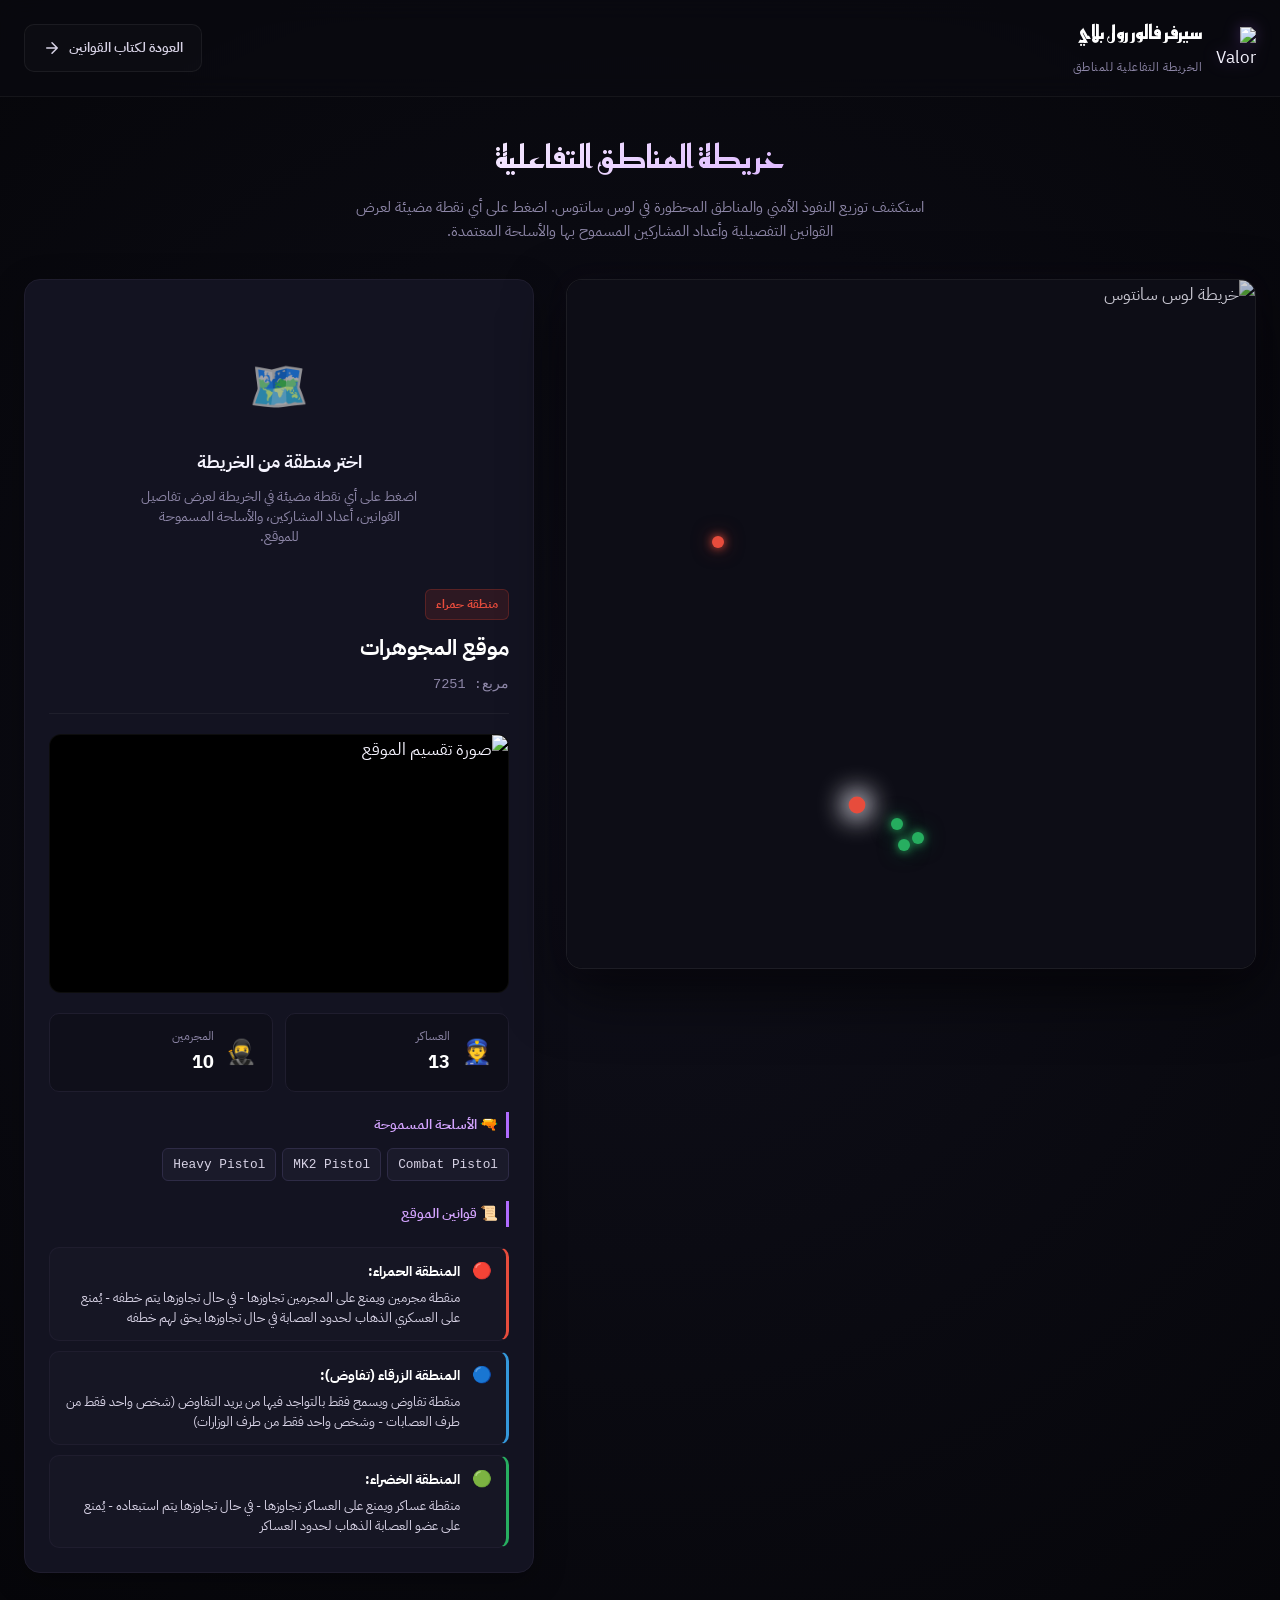
==== map.html @ 62ed6a2d "Move interactive map to its own standalone page map.html" ====
<!DOCTYPE html>
<html lang="ar" dir="rtl">

<head>
    <meta charset="UTF-8">
    <meta name="viewport" content="width=device-width, initial-scale=1.0">
    <title>خريطة المناطق التفاعلية — سيرفر فالور</title>
    <meta name="description" content="الخريطة التفاعلية الرسمية لسيرفر فالور رول بلاي - استكشف المناطق الآمنة والمظورة وقوانين كل موقع.">
    <link rel="icon" type="image/png" href="https://r2.fivemanage.com/8fPnYDsb59MTmarWtBzFa/512.png">
    
    <!-- Google Fonts -->
    <link rel="preconnect" href="https://fonts.googleapis.com">
    <link rel="preconnect" href="https://fonts.gstatic.com" crossorigin>
    <link href="https://fonts.googleapis.com/css2?family=Cairo:wght@400;600;700;800&family=IBM+Plex+Sans+Arabic:wght@400;500;600;700&family=Readex+Pro:wght@400;500;600;700&family=Reem+Kufi:wght@500;700&family=Tajawal:wght@500;700&display=swap" rel="stylesheet">
    
    <!-- Shared Styles -->
    <link rel="stylesheet" href="styles.css">
    
    <style>
        body {
            background: radial-gradient(circle at 50% 50%, var(--bg-soft) 0%, var(--bg-deep) 100%);
            min-height: 100vh;
            color: var(--text);
            font-family: var(--font-body);
            overflow-x: hidden;
            display: flex;
            flex-direction: column;
        }

        /* Header Style */
        .map-header {
            background: rgba(10, 10, 18, 0.6);
            backdrop-filter: blur(12px);
            border-bottom: 1px solid rgba(255, 255, 255, 0.05);
            padding: 16px 24px;
            position: sticky;
            top: 0;
            z-index: 100;
            display: flex;
            justify-content: space-between;
            align-items: center;
        }

        .map-header-brand {
            display: flex;
            align-items: center;
            gap: 12px;
        }

        .header-logo {
            width: 42px;
            height: 42px;
            object-fit: contain;
            filter: drop-shadow(0 0 8px rgba(176, 107, 255, 0.3));
        }

        .header-text h1 {
            font-size: 1.2rem;
            color: #fff;
            font-family: var(--font-display);
            font-weight: 700;
            margin: 0;
        }

        .header-text span {
            font-size: 0.75rem;
            color: var(--text-muted);
            letter-spacing: 0.5px;
        }

        .btn-back {
            display: inline-flex;
            align-items: center;
            gap: 8px;
            padding: 10px 18px;
            border-radius: 10px;
            font-size: 0.9rem;
            font-weight: 600;
            color: var(--text-soft);
            background: rgba(255, 255, 255, 0.02);
            border: 1px solid rgba(255, 255, 255, 0.06);
            transition: all 0.3s cubic-bezier(0.16, 1, 0.3, 1);
            text-decoration: none;
            cursor: pointer;
        }

        .btn-back:hover {
            color: #fff;
            background: rgba(176, 107, 255, 0.08);
            border-color: rgba(176, 107, 255, 0.3);
            transform: translateX(-2px);
        }

        .btn-back svg {
            transition: transform 0.3s ease;
            transform: scaleX(-1); /* RTL back arrow orientation */
        }

        /* Container & Layout */
        .map-page-container {
            max-width: 1280px;
            width: 100%;
            margin: 0 auto;
            padding: 32px 24px;
            flex: 1;
            display: flex;
            flex-direction: column;
            gap: 24px;
        }

        .map-page-intro {
            text-align: center;
            max-width: 600px;
            margin: 0 auto 12px auto;
        }

        .map-page-intro h2 {
            font-size: 2rem;
            font-family: var(--font-display);
            color: #fff;
            margin-bottom: 8px;
            background: linear-gradient(135deg, #fff 0%, var(--gold-bright) 100%);
            -webkit-background-clip: text;
            -webkit-text-fill-color: transparent;
        }

        .map-page-intro p {
            font-size: 0.95rem;
            color: var(--text-muted);
            line-height: 1.6;
        }

        .map-page-layout {
            display: grid;
            grid-template-columns: 1.15fr 0.85fr;
            gap: 32px;
            align-items: start;
        }

        @media (max-width: 1024px) {
            .map-page-layout {
                grid-template-columns: 1fr;
            }
        }

        .map-page-container .map-container {
            aspect-ratio: 1;
            box-shadow: 0 24px 60px rgba(0, 0, 0, 0.6), inset 0 0 40px rgba(0, 0, 0, 0.8), 0 0 30px rgba(176, 107, 255, 0.03);
            border: 1px solid rgba(255, 255, 255, 0.08);
        }

        .map-page-container .map-details-card {
            min-height: 550px;
        }
    </style>
</head>

<body>
    <header class="map-header">
        <div class="map-header-brand">
            <img src="https://r2.fivemanage.com/8fPnYDsb59MTmarWtBzFa/512.png" alt="Valor RP" class="header-logo">
            <div class="header-text">
                <h1>سيرفر فالور رول بلاي</h1>
                <span>الخريطة التفاعلية للمناطق</span>
            </div>
        </div>
        <a href="index.html" class="btn-back">
            <span>العودة لكتاب القوانين</span>
            <svg width="18" height="18" viewBox="0 0 24 24" fill="none" stroke="currentColor" stroke-width="2" stroke-linecap="round" stroke-linejoin="round">
                <path d="M19 12H5M12 5l-7 7 7 7"/>
            </svg>
        </a>
    </header>

    <main class="map-page-container">
        <div class="map-page-intro">
            <h2>خريطة المناطق التفاعلية</h2>
            <p>استكشف توزيع النفوذ الأمني والمناطق المحظورة في لوس سانتوس. اضغط على أي نقطة مضيئة لعرض القوانين التفصيلية وأعداد المشاركين المسموح بها والأسلحة المعتمدة.</p>
        </div>

        <div class="map-page-layout">
            <div class="map-container">
                <div class="map-image-wrapper">
                    <img src="https://static.wikia.nocookie.net/gtawiki/images/b/bb/GTA_V_Satellite_Map.svg/revision/latest" alt="خريطة لوس سانتوس" class="map-image" loading="lazy">
                    <!-- Hotspots -->
                    <div class="map-hotspot hotspot-red active" style="top: 76.2%; left: 42.1%;" data-id="jewelry">
                        <span class="hotspot-pulse"></span>
                        <span class="hotspot-core"></span>
                        <div class="hotspot-tooltip">موقع المجوهرات (7251)</div>
                    </div>
                    <div class="map-hotspot hotspot-green" style="top: 79%; left: 48%;" data-id="pillbox">
                        <span class="hotspot-pulse"></span>
                        <span class="hotspot-core"></span>
                        <div class="hotspot-tooltip">مستشفى بيليبوكس المركزي</div>
                    </div>
                    <div class="map-hotspot hotspot-green" style="top: 81%; left: 51%;" data-id="missionrow">
                        <span class="hotspot-pulse"></span>
                        <span class="hotspot-core"></span>
                        <div class="hotspot-tooltip">مركز الشرطة الرئيسي</div>
                    </div>
                    <div class="map-hotspot hotspot-green" style="top: 82%; left: 49%;" data-id="legion">
                        <span class="hotspot-pulse"></span>
                        <span class="hotspot-core"></span>
                        <div class="hotspot-tooltip">ساحة الليجن سكوير</div>
                    </div>
                    <div class="map-hotspot hotspot-red" style="top: 38%; left: 22%;" data-id="fortzancudo">
                        <span class="hotspot-pulse"></span>
                        <span class="hotspot-core"></span>
                        <div class="hotspot-tooltip">القاعدة العسكرية المحظورة</div>
                    </div>
                </div>
            </div>

            <div class="map-details-card" id="mapDetailsCard">
                <div class="card-empty-state" id="cardEmptyState">
                    <span class="empty-icon">🗺️</span>
                    <h4>اختر منطقة من الخريطة</h4>
                    <p>اضغط على أي نقطة مضيئة في الخريطة لعرض تفاصيل القوانين، أعداد المشاركين، والأسلحة المسموحة للموقع.</p>
                </div>
                <div class="card-content hidden" id="cardContent">
                    <div class="card-header-info">
                        <span class="zone-badge badge-red" id="zoneBadge">منطقة حمراء</span>
                        <h3 id="zoneName">اسم الموقع</h3>
                        <p class="zone-coords" id="zoneCoords">مربع: 7251</p>
                    </div>
                    
                    <div class="zone-media" id="zoneMediaContainer">
                        <img src="" alt="صورة تقسيم الموقع" id="zoneImage" class="zone-image">
                    </div>

                    <div class="zone-stats-grid">
                        <div class="zone-stat-item">
                            <span class="stat-icon">👮</span>
                            <div class="stat-info">
                                <span class="stat-lbl">العساكر</span>
                                <strong id="copCount">13</strong>
                            </div>
                        </div>
                        <div class="zone-stat-item">
                            <span class="stat-icon">🥷</span>
                            <div class="stat-info">
                                <span class="stat-lbl">المجرمين</span>
                                <strong id="crimCount">10</strong>
                            </div>
                        </div>
                    </div>

                    <div class="zone-weapons">
                        <h4 class="detail-title">🔫 الأسلحة المسموحة</h4>
                        <div class="weapons-tags" id="allowedWeapons">
                            <!-- Dynamically generated -->
                        </div>
                    </div>

                    <div class="zone-rules-list">
                        <h4 class="detail-title">📜 قوانين الموقع</h4>
                        <div class="zone-rule-detail rule-red" id="ruleRedContainer">
                            <span class="bullet">🔴</span>
                            <div>
                                <strong>المنطقة الحمراء:</strong>
                                <p id="redZoneRules"></p>
                            </div>
                        </div>
                        <div class="zone-rule-detail rule-blue" id="ruleBlueContainer">
                            <span class="bullet">🔵</span>
                            <div>
                                <strong>المنطقة الزرقاء (تفاوض):</strong>
                                <p id="blueZoneRules"></p>
                            </div>
                        </div>
                        <div class="zone-rule-detail rule-green" id="ruleGreenContainer">
                            <span class="bullet">🟢</span>
                            <div>
                                <strong>المنطقة الخضراء:</strong>
                                <p id="greenZoneRules"></p>
                            </div>
                        </div>
                    </div>
                </div>
            </div>
        </div>
    </main>

    <script src="map.js"></script>
</body>

</html>
---- styles.css ----
:root {
    --bg-deep: #06060a;
    --bg: #0a0a12;
    --bg-soft: #0f0f1a;
    --bg-card: #131321;
    --bg-elevated: #1a1a2a;
    --gold: #b06bff;
    --gold-bright: #d4a4ff;
    --gold-deep: #6c2bd9;
    --crimson: #c0392b;
    --crimson-bright: #e74c3c;
    --emerald: #27ae60;
    --text: #f6f4ff;
    --text-soft: #d8d3e6;
    --text-muted: #8e87a8;
    --text-dim: #524c6b;
    --border: #1f1d2e;
    --border-bright: #2e2b46;
    --border-gold: rgba(176, 107, 255, 0.28);
    --sidebar-w: 280px;
    --max-content: 960px;
    --font-display: 'Reem Kufi', 'IBM Plex Sans Arabic', 'Cairo', system-ui, sans-serif;
    --font-body: 'IBM Plex Sans Arabic', 'Readex Pro', 'Tajawal', 'Cairo', system-ui, sans-serif;
    --font-mono: 'JetBrains Mono', 'Courier New', monospace
}

* {
    margin: 0;
    padding: 0;
    box-sizing: border-box
}

html {
    scroll-behavior: smooth;
    scroll-padding-top: 40px
}

body {
    font-family: var(--font-body);
    background: var(--bg);
    color: var(--text);
    line-height: 1.8;
    font-size: 16.5px;
    font-weight: 400;
    overflow-x: hidden;
    min-height: 100vh;
    position: relative;
    -webkit-font-smoothing: antialiased;
    -moz-osx-font-smoothing: grayscale;
    text-rendering: optimizeLegibility
}

a {
    color: inherit;
    text-decoration: none
}

ul,
ol {
    list-style: none
}

button {
    background: none;
    border: none;
    cursor: pointer;
    font-family: inherit;
    color: inherit
}

::selection {
    background: var(--gold);
    color: var(--bg-deep)
}

::-webkit-scrollbar {
    width: 6px;
    height: 6px
}

::-webkit-scrollbar-track {
    background: transparent
}

::-webkit-scrollbar-thumb {
    background: rgba(176, 107, 255, 0.18);
    border-radius: 10px;
    border: none
}

::-webkit-scrollbar-thumb:hover {
    background: rgba(176, 107, 255, 0.35)
}

::-webkit-scrollbar-corner {
    background: transparent
}

* {
    scrollbar-width: thin;
    scrollbar-color: rgba(176, 107, 255, 0.18) transparent
}

.bg-grid {
    position: fixed;
    inset: 0;
    background-image: linear-gradient(rgba(176, 107, 255, 0.025) 1px, transparent 1px), linear-gradient(90deg, rgba(176, 107, 255, 0.025) 1px, transparent 1px);
    background-size: 50px 50px;
    z-index: -3;
    pointer-events: none;
    mask-image: radial-gradient(ellipse at center, black 30%, transparent 70%);
    -webkit-mask-image: radial-gradient(ellipse at center, black 30%, transparent 70%)
}

.bg-glow {
    position: fixed;
    border-radius: 50%;
    filter: blur(120px);
    opacity: 0.35;
    z-index: -2;
    pointer-events: none;
    animation: float 18s ease-in-out infinite
}

.bg-glow-1 {
    width: 600px;
    height: 600px;
    background: radial-gradient(circle, var(--gold-deep) 0%, transparent 70%);
    top: -100px;
    right: -100px
}

.bg-glow-2 {
    width: 500px;
    height: 500px;
    background: radial-gradient(circle, var(--crimson) 0%, transparent 70%);
    bottom: -100px;
    left: -100px;
    animation-delay: -9s
}

@keyframes float {

    0%,
    100% {
        transform: translate(0, 0) scale(1)
    }

    50% {
        transform: translate(40px, -30px) scale(1.1)
    }
}

.bg-noise {
    position: fixed;
    inset: 0;
    z-index: -1;
    pointer-events: none;
    opacity: 0.04;
    background-image: url("data:image/svg+xml,%3Csvg viewBox='0 0 200 200' xmlns='http://www.w3.org/2000/svg'%3E%3Cfilter id='n'%3E%3CfeTurbulence type='fractalNoise' baseFrequency='0.85' numOctaves='3'/%3E%3C/filter%3E%3Crect width='100%25' height='100%25' filter='url(%23n)'/%3E%3C/svg%3E")
}

.loader {
    position: fixed;
    inset: 0;
    background: var(--bg-deep);
    z-index: 1000;
    display: flex;
    align-items: center;
    justify-content: center;
    transition: opacity 0.6s ease, visibility 0.6s ease
}

.loader.hidden {
    opacity: 0;
    visibility: hidden
}

.loader-inner {
    text-align: center
}

.loader-logo {
    display: flex;
    justify-content: center;
    gap: 4px;
    margin-bottom: 32px;
    font-family: var(--font-display);
    font-size: 48px;
    font-weight: 700;
    color: var(--gold);
    letter-spacing: 2px
}

.loader-letter {
    display: inline-block;
    animation: bounce-in 0.6s cubic-bezier(0.34, 1.56, 0.64, 1) backwards
}

.loader-letter:nth-child(1) {
    animation-delay: 0.0s
}

.loader-letter:nth-child(2) {
    animation-delay: 0.07s
}

.loader-letter:nth-child(3) {
    animation-delay: 0.14s
}

.loader-letter:nth-child(4) {
    animation-delay: 0.21s
}

.loader-letter:nth-child(5) {
    animation-delay: 0.28s
}

.loader-letter:nth-child(6) {
    animation-delay: 0.35s;
    width: 14px
}

.loader-letter:nth-child(7) {
    animation-delay: 0.42s
}

.loader-letter:nth-child(8) {
    animation-delay: 0.49s
}

.loader-letter:nth-child(9) {
    animation-delay: 0.56s
}

.loader-letter:nth-child(10) {
    animation-delay: 0.63s
}

.loader-letter:nth-child(11) {
    animation-delay: 0.70s
}

@keyframes bounce-in {
    0% {
        opacity: 0;
        transform: translateY(20px) scale(0.5)
    }

    100% {
        opacity: 1;
        transform: translateY(0) scale(1)
    }
}

.loader-bar {
    width: 200px;
    height: 2px;
    background: var(--border);
    margin: 0 auto;
    overflow: hidden;
    border-radius: 2px
}

.loader-fill {
    height: 100%;
    width: 0;
    background: linear-gradient(90deg, var(--gold), var(--gold-bright));
    animation: fill 1.4s ease-out forwards 0.4s
}

@keyframes fill {
    to {
        width: 100%
    }
}

.sidebar {
    position: fixed;
    inset-inline-start: 0;
    top: 0;
    height: 100vh;
    width: var(--sidebar-w);
    background: linear-gradient(180deg, var(--bg-soft) 0%, var(--bg) 100%);
    border-inline-end: 1px solid var(--border);
    padding: 32px 0;
    display: flex;
    flex-direction: column;
    z-index: 100;
    overflow-y: auto
}

.sidebar::before {
    content: "";
    position: absolute;
    top: 0;
    inset-inline-end: 0;
    width: 1px;
    height: 100%;
    background: linear-gradient(180deg, transparent 0%, var(--border-gold) 30%, var(--border-gold) 70%, transparent 100%)
}

.sidebar-brand {
    display: flex;
    align-items: center;
    gap: 14px;
    padding: 0 28px 28px;
    border-bottom: 1px solid var(--border);
    margin-bottom: 28px
}

.brand-mark {
    width: 48px;
    height: 48px;
    display: grid;
    place-items: center;
    color: var(--gold);
    flex-shrink: 0;
    filter: drop-shadow(0 0 12px rgba(176, 107, 255, 0.3))
}

.brand-mark svg {
    width: 100%;
    height: 100%
}

.brand-title {
    font-family: var(--font-display);
    font-size: 22px;
    font-weight: 700;
    color: var(--text);
    letter-spacing: 0.5px;
    margin-bottom: 2px
}

.brand-sub {
    font-size: 11px;
    color: var(--gold);
    letter-spacing: 2.5px;
    text-transform: uppercase;
    font-weight: 500
}

.sidebar-search {
    padding: 0 24px;
    margin-bottom: 24px
}

.search-wrapper {
    position: relative;
    width: 100%
}

.search-wrapper input {
    width: 100%;
    padding: 11px 38px 11px 16px;
    background: var(--bg-card);
    border: 1px solid var(--border);
    border-radius: 8px;
    color: var(--text);
    font-family: inherit;
    font-size: 13.5px;
    outline: none;
    transition: all 0.25s ease
}

.search-wrapper input:focus {
    border-color: var(--gold);
    box-shadow: 0 0 12px rgba(176, 107, 255, 0.15);
    background: var(--bg-soft)
}

.search-icon {
    position: absolute;
    top: 50%;
    right: 14px;
    transform: translateY(-50%);
    font-size: 13px;
    color: var(--text-muted);
    pointer-events: none;
    transition: color 0.25s ease
}

.search-wrapper input:focus+.search-icon {
    color: var(--gold)
}

.rule.hidden-search,
.section.hidden-search {
    display: none !important
}

.sidebar-nav {
    flex: 1;
    padding: 0 16px
}

.nav-label {
    font-size: 10px;
    letter-spacing: 3px;
    color: var(--text-muted);
    text-transform: uppercase;
    padding: 0 14px 12px;
    margin-bottom: 4px;
    font-weight: 600
}

.sidebar-nav ul {
    display: flex;
    flex-direction: column;
    gap: 2px
}

.nav-link {
    display: flex;
    align-items: center;
    gap: 14px;
    padding: 11px 14px;
    font-size: 14px;
    color: var(--text-soft);
    border-radius: 8px;
    transition: all 0.25s ease;
    position: relative;
    font-weight: 500
}

.nav-link:hover {
    background: var(--bg-card);
    color: var(--text)
}

.nav-link.active {
    background: linear-gradient(90deg, rgba(176, 107, 255, 0.12) 0%, transparent 100%);
    color: var(--gold)
}

.nav-link.active::before {
    content: "";
    position: absolute;
    inset-inline-start: 0;
    top: 25%;
    bottom: 25%;
    width: 3px;
    background: var(--gold);
    border-radius: 2px
}

.nav-num {
    font-family: var(--font-mono);
    font-size: 11px;
    color: var(--text-muted);
    font-weight: 500;
    min-width: 22px
}

.nav-link.active .nav-num {
    color: var(--gold)
}

.sidebar-foot {
    padding: 24px 28px 0;
    border-top: 1px solid var(--border)
}

.foot-status {
    display: flex;
    align-items: center;
    gap: 8px;
    font-size: 12px;
    color: var(--text-soft);
    margin-bottom: 6px
}

.status-dot {
    width: 8px;
    height: 8px;
    border-radius: 50%;
    background: var(--emerald);
    box-shadow: 0 0 10px var(--emerald);
    animation: pulse 2s ease-in-out infinite
}

@keyframes pulse {

    0%,
    100% {
        opacity: 1;
        transform: scale(1)
    }

    50% {
        opacity: 0.6;
        transform: scale(0.85)
    }
}

.foot-version {
    font-size: 11px;
    color: var(--text-muted);
    letter-spacing: 1px
}

.menu-toggle {
    display: none;
    position: fixed;
    top: 18px;
    inset-inline-end: 18px;
    width: 44px;
    height: 44px;
    background: var(--bg-card);
    border: 1px solid var(--border-bright);
    border-radius: 10px;
    z-index: 99;
    flex-direction: column;
    align-items: center;
    justify-content: center;
    gap: 5px
}

.menu-toggle span {
    display: block;
    width: 20px;
    height: 2px;
    background: var(--gold);
    transition: all 0.3s ease
}

.menu-toggle.open span:nth-child(1) {
    transform: translateY(7px) rotate(45deg)
}

.menu-toggle.open span:nth-child(2) {
    opacity: 0
}

.menu-toggle.open span:nth-child(3) {
    transform: translateY(-7px) rotate(-45deg)
}

.main {
    margin-inline-start: var(--sidebar-w);
    min-height: 100vh;
    padding: 80px max(48px, 7vw);
    position: relative
}

.hero {
    max-width: var(--max-content);
    margin-bottom: 100px;
    padding-bottom: 80px;
    border-bottom: 1px solid var(--border);
    position: relative
}

.hero::after {
    content: "";
    position: absolute;
    bottom: -1px;
    inset-inline-start: 0;
    width: 80px;
    height: 1px;
    background: var(--gold)
}

.hero-meta {
    display: flex;
    align-items: center;
    gap: 14px;
    margin-bottom: 32px;
    font-size: 12px;
    letter-spacing: 3px;
    color: var(--gold);
    text-transform: uppercase;
    font-weight: 600;
    animation: fade-up 0.8s ease backwards;
    animation-delay: 0.1s
}

.hero-divider {
    width: 30px;
    height: 1px;
    background: var(--gold);
    opacity: 0.4
}

.hero-title {
    font-family: var(--font-display);
    font-size: clamp(56px, 9vw, 108px);
    font-weight: 700;
    line-height: 0.95;
    letter-spacing: -2px;
    margin-bottom: 32px
}

.title-line {
    display: block;
    animation: fade-up 0.8s ease backwards
}

.title-line:nth-child(1) {
    animation-delay: 0.2s
}

.title-line:nth-child(2) {
    animation-delay: 0.35s
}

.title-line:nth-child(3) {
    animation-delay: 0.5s
}

.title-accent {
    background: linear-gradient(135deg, var(--gold) 0%, var(--gold-bright) 50%, var(--crimson-bright) 100%);
    -webkit-background-clip: text;
    background-clip: text;
    -webkit-text-fill-color: transparent;
    font-style: italic;
    font-weight: 600;
    position: relative;
    display: inline-block
}

@keyframes fade-up {
    from {
        opacity: 0;
        transform: translateY(24px)
    }

    to {
        opacity: 1;
        transform: translateY(0)
    }
}

.hero-desc {
    font-size: 19px;
    line-height: 1.75;
    color: var(--text-soft);
    max-width: 640px;
    margin-bottom: 44px;
    animation: fade-up 0.8s ease backwards;
    animation-delay: 0.65s;
    font-weight: 400
}

.hero-desc strong {
    color: var(--gold);
    font-weight: 600
}

.hero-actions {
    display: flex;
    gap: 16px;
    margin-bottom: 64px;
    flex-wrap: wrap;
    animation: fade-up 0.8s ease backwards;
    animation-delay: 0.8s
}

.btn {
    display: inline-flex;
    align-items: center;
    gap: 10px;
    padding: 14px 28px;
    font-size: 15px;
    font-weight: 600;
    border-radius: 8px;
    transition: all 0.3s ease;
    position: relative;
    overflow: hidden;
    font-family: inherit
}

.btn-primary {
    background: var(--gold);
    color: var(--bg-deep);
    box-shadow: 0 4px 20px rgba(176, 107, 255, 0.25)
}

.btn-primary:hover {
    background: var(--gold-bright);
    transform: translateY(-2px);
    box-shadow: 0 8px 30px rgba(176, 107, 255, 0.4)
}

.btn-primary svg {
    transition: transform 0.3s ease
}

.btn-primary:hover svg {
    transform: translateX(-4px)
}

.btn-ghost {
    background: transparent;
    color: var(--text);
    border: 1px solid var(--border-bright)
}

.btn-ghost:hover {
    border-color: var(--gold);
    color: var(--gold);
    background: rgba(176, 107, 255, 0.05)
}

.hero-stats {
    display: grid;
    grid-template-columns: repeat(2, minmax(0, 1fr));
    gap: 32px;
    padding: 36px 0;
    border-top: 1px solid var(--border);
    border-bottom: 1px solid var(--border);
    animation: fade-up 0.8s ease backwards;
    animation-delay: 0.95s;
    margin-bottom: 36px
}

.stat-num {
    font-family: var(--font-display);
    font-size: 52px;
    font-weight: 700;
    color: var(--gold);
    line-height: 1;
    margin-bottom: 8px;
    letter-spacing: -1px
}

.stat-label {
    font-size: 13px;
    color: var(--text-muted);
    letter-spacing: 1.5px;
    text-transform: uppercase;
    font-weight: 500
}

.hero-warning {
    display: flex;
    align-items: flex-start;
    gap: 16px;
    padding: 22px 26px;
    background: linear-gradient(135deg, rgba(192, 57, 43, 0.08) 0%, rgba(192, 57, 43, 0.02) 100%);
    border: 1px solid rgba(192, 57, 43, 0.25);
    border-inline-start: 3px solid var(--crimson-bright);
    border-radius: 8px;
    font-size: 14px;
    color: var(--text-soft);
    animation: fade-up 0.8s ease backwards;
    animation-delay: 1.1s
}

.hero-warning strong {
    color: var(--crimson-bright);
    display: block;
    margin-bottom: 4px;
    font-weight: 700
}

.warn-icon {
    font-size: 24px;
    color: var(--crimson-bright);
    flex-shrink: 0;
    line-height: 1
}

.section {
    max-width: var(--max-content);
    margin-bottom: 110px;
    scroll-margin-top: 40px
}

.section-head {
    display: flex;
    align-items: flex-start;
    gap: 28px;
    margin-bottom: 56px;
    padding-bottom: 32px;
    border-bottom: 1px solid var(--border);
    position: relative
}

.section-head::after {
    content: "";
    position: absolute;
    bottom: -1px;
    inset-inline-start: 0;
    width: 60px;
    height: 1px;
    background: var(--gold)
}

.section-num {
    font-family: var(--font-display);
    font-size: 64px;
    font-weight: 700;
    line-height: 1;
    color: transparent;
    -webkit-text-stroke: 1.5px var(--gold);
    letter-spacing: -1px;
    flex-shrink: 0;
    margin-top: -8px
}

.section-title {
    font-family: var(--font-display);
    font-size: clamp(32px, 4.5vw, 44px);
    font-weight: 700;
    color: var(--text);
    margin-bottom: 14px;
    line-height: 1.15;
    letter-spacing: -0.5px
}

.section-sub {
    font-size: 17px;
    color: var(--text-soft);
    max-width: 640px;
    line-height: 1.65;
    font-weight: 400
}

.sub-heading {
    font-family: var(--font-display);
    font-size: 24px;
    font-weight: 600;
    color: var(--text);
    margin: 56px 0 24px;
    padding-inline-start: 18px;
    position: relative;
    letter-spacing: -0.3px
}

.sub-heading::before {
    content: "";
    position: absolute;
    inset-inline-start: 0;
    top: 50%;
    transform: translateY(-50%);
    width: 4px;
    height: 22px;
    background: var(--gold);
    border-radius: 2px
}

.rules-grid {
    display: grid;
    grid-template-columns: repeat(auto-fill, minmax(320px, 1fr));
    gap: 14px
}

.rule {
    display: flex;
    align-items: flex-start;
    gap: 16px;
    padding: 20px 22px;
    background: var(--bg-card);
    border: 1px solid var(--border);
    border-radius: 10px;
    transition: all 0.3s ease;
    position: relative;
    overflow: hidden;
    scroll-margin-top: 80px
}

.rule:target {
    border-color: var(--gold);
    background: linear-gradient(135deg, rgba(176, 107, 255, 0.08) 0%, var(--bg-elevated) 100%);
    box-shadow: 0 0 0 1px var(--gold), 0 8px 30px rgba(176, 107, 255, 0.15);
    animation: target-flash 1.4s ease
}

@keyframes target-flash {
    0% {
        box-shadow: 0 0 0 4px rgba(176, 107, 255, 0.5), 0 8px 30px rgba(176, 107, 255, 0.4)
    }

    100% {
        box-shadow: 0 0 0 1px var(--gold), 0 8px 30px rgba(176, 107, 255, 0.15)
    }
}

.rule::before {
    content: "";
    position: absolute;
    top: 0;
    inset-inline-start: 0;
    width: 3px;
    height: 0;
    background: var(--gold);
    transition: height 0.3s ease
}

.rule:hover {
    border-color: var(--border-gold);
    background: var(--bg-elevated);
    transform: translateY(-1px)
}

.rule:hover::before {
    height: 100%
}

.rule.danger {
    border-color: rgba(192, 57, 43, 0.2);
    background: linear-gradient(135deg, rgba(192, 57, 43, 0.05) 0%, var(--bg-card) 100%)
}

.rule.danger::before {
    background: var(--crimson-bright)
}

.rule.danger:hover {
    border-color: rgba(231, 76, 60, 0.5)
}

.rule-num {
    font-family: var(--font-mono);
    font-size: 12px;
    font-weight: 700;
    color: var(--gold);
    background: rgba(176, 107, 255, 0.08);
    border: 1px solid var(--border-gold);
    padding: 5px 9px;
    border-radius: 5px;
    flex-shrink: 0;
    letter-spacing: 0.5px;
    line-height: 1
}

.rule.danger .rule-num {
    color: var(--crimson-bright);
    background: rgba(192, 57, 43, 0.08);
    border-color: rgba(192, 57, 43, 0.25)
}

.rule p {
    font-size: 14.5px;
    color: var(--text-soft);
    line-height: 1.65;
    flex: 1
}

.rule p strong {
    color: var(--text);
    font-weight: 600
}

.rule.danger p strong {
    color: var(--crimson-bright)
}

.rule p em {
    color: var(--text-muted);
    font-style: italic
}

.rule code {
    font-family: var(--font-mono);
    background: var(--bg-deep);
    border: 1px solid var(--border-bright);
    padding: 2px 7px;
    border-radius: 4px;
    font-size: 12.5px;
    color: var(--gold)
}

.rule-link {
    position: absolute;
    top: 10px;
    inset-inline-end: 10px;
    width: 30px;
    height: 30px;
    display: grid;
    place-items: center;
    border-radius: 7px;
    background: rgba(176, 107, 255, 0.06);
    border: 1px solid transparent;
    color: var(--text-muted);
    font-family: var(--font-mono);
    font-size: 14px;
    font-weight: 700;
    line-height: 1;
    cursor: pointer;
    opacity: 0;
    transform: translateY(-2px);
    transition: all 0.25s ease;
    text-decoration: none
}

.rule:hover .rule-link,
.rule:target .rule-link {
    opacity: 1;
    transform: translateY(0)
}

.rule-link:hover {
    background: rgba(176, 107, 255, 0.18);
    border-color: var(--border-gold);
    color: var(--gold-bright);
    transform: translateY(-1px) scale(1.05)
}

.rule-link:active {
    transform: scale(0.95)
}

.rule-link.copied {
    background: rgba(39, 174, 96, 0.18);
    border-color: rgba(39, 174, 96, 0.4);
    color: var(--emerald)
}

@media (max-width:768px) {
    .rule-link {
        opacity: 0.6;
        transform: none
    }
}

.toast {
    position: fixed;
    bottom: 30px;
    left: 50%;
    transform: translate(-50%, 140%);
    background: linear-gradient(135deg, var(--bg-elevated), var(--bg-card));
    border: 1px solid var(--border-gold);
    border-inline-start: 3px solid var(--gold);
    color: var(--text);
    padding: 14px 24px;
    border-radius: 10px;
    font-family: var(--font-body);
    font-size: 14.5px;
    font-weight: 500;
    box-shadow: 0 12px 40px rgba(0, 0, 0, 0.4), 0 0 0 1px rgba(176, 107, 255, 0.15);
    z-index: 1100;
    display: flex;
    align-items: center;
    gap: 10px;
    pointer-events: none;
    opacity: 0;
    visibility: hidden;
    transition: opacity 0.35s ease, transform 0.4s cubic-bezier(0.34, 1.56, 0.64, 1), visibility 0s linear 0.4s;
    max-width: 90%;
    white-space: nowrap
}

.toast.show {
    opacity: 1;
    visibility: visible;
    transform: translate(-50%, 0);
    transition: opacity 0.35s ease, transform 0.4s cubic-bezier(0.34, 1.56, 0.64, 1), visibility 0s linear 0s
}

.toast-icon {
    width: 22px;
    height: 22px;
    display: grid;
    place-items: center;
    background: var(--gold);
    color: var(--bg-deep);
    border-radius: 50%;
    font-weight: 900;
    font-size: 13px;
    flex-shrink: 0
}

.concept-cards {
    display: grid;
    grid-template-columns: repeat(auto-fit, minmax(220px, 1fr));
    gap: 18px;
    margin-bottom: 32px
}

.concept {
    padding: 28px 24px;
    background: var(--bg-card);
    border: 1px solid var(--border);
    border-radius: 12px;
    transition: all 0.3s ease;
    position: relative;
    overflow: hidden
}

.concept::after {
    content: "";
    position: absolute;
    bottom: 0;
    inset-inline-end: 0;
    width: 80px;
    height: 80px;
    background: radial-gradient(circle at 100% 100%, rgba(176, 107, 255, 0.12) 0%, transparent 60%);
    pointer-events: none;
    transition: opacity 0.3s ease;
    opacity: 0
}

.concept:hover {
    border-color: var(--border-gold);
    transform: translateY(-3px)
}

.concept:hover::after {
    opacity: 1
}

.concept-icon {
    font-size: 28px;
    color: var(--gold);
    margin-bottom: 14px;
    line-height: 1
}

.concept h4 {
    font-family: var(--font-display);
    font-size: 18px;
    font-weight: 600;
    color: var(--text);
    margin-bottom: 8px;
    letter-spacing: -0.2px
}

.concept p {
    font-size: 13.5px;
    color: var(--text-soft);
    line-height: 1.6
}

.info-box {
    padding: 28px 30px;
    background: var(--bg-card);
    border: 1px solid var(--border);
    border-radius: 12px;
    margin-bottom: 24px;
    position: relative
}

.info-box.danger {
    background: linear-gradient(135deg, rgba(192, 57, 43, 0.06) 0%, var(--bg-card) 100%);
    border-color: rgba(192, 57, 43, 0.25)
}

.info-box.warn {
    background: linear-gradient(135deg, rgba(176, 107, 255, 0.06) 0%, var(--bg-card) 100%);
    border-color: var(--border-gold)
}

.info-box p {
    color: var(--text-soft);
    font-size: 15px;
    line-height: 1.75;
    margin-bottom: 12px
}

.info-box p:last-child {
    margin-bottom: 0
}

.info-box p strong {
    color: var(--gold);
    font-weight: 600
}

.box-title {
    font-family: var(--font-display);
    font-size: 18px;
    font-weight: 600;
    color: var(--text);
    margin-bottom: 16px
}

.note-line {
    margin-top: 16px !important;
    padding: 12px 16px;
    background: rgba(176, 107, 255, 0.08);
    border-inline-start: 3px solid var(--gold);
    border-radius: 6px;
    font-size: 14px !important;
    color: var(--gold-bright) !important
}

.check-list,
.dot-list,
.step-list {
    display: flex;
    flex-direction: column;
    gap: 10px;
    margin-top: 12px
}

.check-list li,
.dot-list li,
.step-list li {
    position: relative;
    padding-inline-start: 28px;
    font-size: 14.5px;
    color: var(--text-soft);
    line-height: 1.7
}

.check-list li::before {
    content: "✓";
    position: absolute;
    inset-inline-start: 0;
    top: 0;
    color: var(--emerald);
    font-weight: 700;
    font-size: 14px;
    width: 20px;
    height: 20px;
    display: grid;
    place-items: center;
    background: rgba(39, 174, 96, 0.12);
    border-radius: 4px
}

.dot-list li::before {
    content: "";
    position: absolute;
    inset-inline-start: 6px;
    top: 12px;
    width: 6px;
    height: 6px;
    border-radius: 50%;
    background: var(--gold)
}

.step-list {
    counter-reset: step
}

.step-list li {
    counter-increment: step;
    padding-inline-start: 36px
}

.step-list li::before {
    content: counter(step);
    position: absolute;
    inset-inline-start: 0;
    top: 0;
    width: 24px;
    height: 24px;
    display: grid;
    place-items: center;
    background: var(--gold);
    color: var(--bg-deep);
    border-radius: 6px;
    font-family: var(--font-mono);
    font-size: 12px;
    font-weight: 700;
    line-height: 1
}

.price-grids {
    display: grid;
    grid-template-columns: repeat(auto-fit, minmax(280px, 1fr));
    gap: 18px;
    margin-bottom: 32px
}

.price-card {
    background: var(--bg-card);
    border: 1px solid var(--border);
    border-radius: 12px;
    padding: 22px;
    transition: all 0.3s ease
}

.price-card:hover {
    border-color: var(--border-gold);
    transform: translateY(-2px)
}

.vip-bronze {
    position: relative;
    overflow: hidden
}

.vip-bronze::before {
    content: "";
    position: absolute;
    top: 0;
    left: 0;
    width: 100%;
    height: 4px;
    background: #cd7f32
}

.vip-gold {
    position: relative;
    overflow: hidden;
    border-color: rgba(212, 175, 55, 0.25);
    box-shadow: 0 4px 20px rgba(212, 175, 55, 0.04)
}

.vip-gold::before {
    content: "";
    position: absolute;
    top: 0;
    left: 0;
    width: 100%;
    height: 4px;
    background: linear-gradient(90deg, #d4af37, #ffd700)
}

.vip-gold:hover {
    border-color: rgba(212, 175, 55, 0.6);
    box-shadow: 0 8px 30px rgba(212, 175, 55, 0.15)
}

.vip-diamond {
    position: relative;
    overflow: hidden;
    border-color: var(--border-gold);
    box-shadow: 0 4px 20px rgba(176, 107, 255, 0.06)
}

.vip-diamond::before {
    content: "";
    position: absolute;
    top: 0;
    left: 0;
    width: 100%;
    height: 4px;
    background: linear-gradient(90deg, var(--gold), var(--gold-bright))
}

.vip-diamond:hover {
    border-color: var(--gold);
    box-shadow: 0 8px 30px rgba(176, 107, 255, 0.2)
}

.price-card-head {
    display: flex;
    align-items: center;
    gap: 12px;
    padding-bottom: 16px;
    margin-bottom: 4px;
    border-bottom: 1px solid var(--border)
}

.price-card-icon {
    font-size: 22px;
    color: var(--gold);
    width: 36px;
    height: 36px;
    display: grid;
    place-items: center;
    background: rgba(176, 107, 255, 0.08);
    border-radius: 8px;
    border: 1px solid var(--border-gold)
}

.price-card h4 {
    font-family: var(--font-display);
    font-size: 17px;
    font-weight: 600;
    color: var(--text)
}

.price-row {
    display: flex;
    justify-content: space-between;
    align-items: center;
    padding: 11px 0;
    border-bottom: 1px dashed var(--border);
    font-size: 14px
}

.price-row:last-child {
    border-bottom: none
}

.price-row span {
    color: var(--text-soft)
}

.price-row strong {
    font-family: var(--font-mono);
    color: var(--gold);
    font-weight: 700;
    letter-spacing: 0.3px;
    font-size: 13.5px
}

.price-row.highlight {
    margin-top: 4px;
    padding: 12px 14px;
    background: rgba(176, 107, 255, 0.08);
    border: 1px solid var(--border-gold);
    border-radius: 8px
}

.price-row.highlight strong {
    color: var(--gold-bright);
    font-size: 15px
}

.counts-table {
    background: var(--bg-card);
    border: 1px solid var(--border);
    border-radius: 12px;
    overflow: hidden;
    margin-bottom: 12px
}

.ct-head,
.ct-row {
    display: grid;
    grid-template-columns: 2fr 1fr 1fr;
    gap: 16px;
    padding: 16px 24px
}

.ct-head {
    background: var(--bg-soft);
    border-bottom: 1px solid var(--border);
    font-family: var(--font-display);
    font-size: 13px;
    font-weight: 600;
    color: var(--gold);
    letter-spacing: 1px;
    text-transform: uppercase
}

.ct-row {
    border-bottom: 1px solid var(--border);
    font-size: 14.5px;
    transition: background 0.2s ease
}

.ct-row:last-child {
    border-bottom: none
}

.ct-row:hover {
    background: var(--bg-elevated)
}

.ct-row>div:first-child {
    color: var(--text);
    font-weight: 500
}

.ct-row>div:not(:first-child) {
    color: var(--text-soft);
    font-family: var(--font-mono);
    font-size: 13.5px
}

.ct-row.highlight {
    background: linear-gradient(90deg, rgba(176, 107, 255, 0.08) 0%, transparent 100%)
}

.ct-row.highlight>div:first-child {
    color: var(--gold);
    font-weight: 600
}

.ct-row.highlight>div:not(:first-child) {
    color: var(--gold-bright)
}

.caption {
    font-size: 13px;
    color: var(--text-muted);
    font-style: italic;
    margin-bottom: 32px;
    padding-inline-start: 16px;
    border-inline-start: 2px solid var(--gold)
}

.robbery-card {
    background: var(--bg-card);
    border: 1px solid var(--border);
    border-radius: 14px;
    padding: 32px;
    margin-bottom: 18px;
    transition: all 0.3s ease;
    position: relative;
    overflow: hidden
}

.robbery-card::before {
    content: "";
    position: absolute;
    top: 0;
    inset-inline-start: 0;
    width: 100%;
    height: 1px;
    background: linear-gradient(90deg, transparent, var(--gold), transparent);
    opacity: 0;
    transition: opacity 0.3s ease
}

.robbery-card:hover {
    border-color: var(--border-gold);
    transform: translateY(-2px);
    box-shadow: 0 12px 40px rgba(0, 0, 0, 0.3)
}

.robbery-card:hover::before {
    opacity: 1
}

.rc-head {
    display: flex;
    align-items: center;
    gap: 16px;
    flex-wrap: wrap;
    margin-bottom: 24px;
    padding-bottom: 20px;
    border-bottom: 1px solid var(--border)
}

.rc-tag {
    font-family: var(--font-mono);
    font-size: 10px;
    font-weight: 700;
    letter-spacing: 2px;
    color: var(--gold);
    padding: 4px 10px;
    background: rgba(176, 107, 255, 0.1);
    border: 1px solid var(--border-gold);
    border-radius: 4px;
    text-transform: uppercase
}

.rc-head h3 {
    font-family: var(--font-display);
    font-size: 26px;
    font-weight: 700;
    color: var(--text);
    letter-spacing: -0.5px;
    flex: 1
}

.rc-meta {
    font-family: var(--font-mono);
    font-size: 12px;
    color: var(--text-muted);
    letter-spacing: 0.5px
}

.rc-rules {
    counter-reset: rc;
    display: flex;
    flex-direction: column;
    gap: 12px;
    margin-bottom: 24px
}

.rc-rules li {
    counter-increment: rc;
    position: relative;
    padding-inline-start: 36px;
    font-size: 14.5px;
    color: var(--text-soft);
    line-height: 1.7
}

.rc-rules li::before {
    content: counter(rc, decimal-leading-zero);
    position: absolute;
    inset-inline-start: 0;
    top: 1px;
    font-family: var(--font-mono);
    font-size: 11px;
    font-weight: 700;
    color: var(--gold);
    background: rgba(176, 107, 255, 0.08);
    border: 1px solid var(--border-gold);
    width: 24px;
    height: 22px;
    display: grid;
    place-items: center;
    border-radius: 5px;
    letter-spacing: 0.3px
}

.rc-rules li strong {
    color: var(--text);
    font-weight: 600
}

.rc-banned {
    padding: 16px 20px;
    background: linear-gradient(135deg, rgba(192, 57, 43, 0.08) 0%, transparent 100%);
    border: 1px solid rgba(192, 57, 43, 0.2);
    border-inline-start: 3px solid var(--crimson-bright);
    border-radius: 8px;
    display: flex;
    align-items: center;
    gap: 14px;
    flex-wrap: wrap;
    font-size: 13.5px
}

.rc-banned-label {
    color: var(--crimson-bright);
    font-weight: 700;
    white-space: nowrap;
    font-size: 13px;
    letter-spacing: 0.5px
}

.rc-banned>span:last-child {
    color: var(--text-soft)
}

.duration-cards {
    display: grid;
    grid-template-columns: repeat(2, 1fr);
    gap: 18px;
    margin-bottom: 32px;
    max-width: 600px
}

.duration-card {
    padding: 32px 28px;
    background: var(--bg-card);
    border: 1px solid var(--border);
    border-radius: 14px;
    text-align: center;
    position: relative;
    overflow: hidden;
    transition: all 0.3s ease
}

.duration-card::before {
    content: "";
    position: absolute;
    inset: 0;
    background: radial-gradient(ellipse at 50% 0%, rgba(176, 107, 255, 0.1) 0%, transparent 60%);
    opacity: 0;
    transition: opacity 0.3s ease;
    pointer-events: none
}

.duration-card:hover::before {
    opacity: 1
}

.duration-card:hover {
    border-color: var(--border-gold);
    transform: translateY(-3px)
}

.duration-card.highlight {
    border-color: var(--border-gold);
    background: linear-gradient(135deg, var(--bg-card) 0%, rgba(176, 107, 255, 0.04) 100%)
}

.dc-label {
    font-size: 12px;
    letter-spacing: 2px;
    color: var(--text-muted);
    text-transform: uppercase;
    font-weight: 600;
    margin-bottom: 12px
}

.dc-value {
    font-family: var(--font-display);
    font-size: 64px;
    font-weight: 700;
    color: var(--gold);
    line-height: 1;
    margin-bottom: 10px;
    letter-spacing: -2px
}

.dc-value span {
    font-size: 22px;
    color: var(--text-soft);
    font-weight: 500;
    margin-inline-start: 4px;
    letter-spacing: 0
}

.dc-note {
    font-size: 13px;
    color: var(--text-muted)
}

.ending {
    margin-bottom: 60px
}

.ending-card {
    padding: 56px 48px;
    background: linear-gradient(135deg, var(--bg-card) 0%, var(--bg-soft) 100%);
    border: 1px solid var(--border-gold);
    border-radius: 16px;
    position: relative;
    overflow: hidden
}

.ending-card::before {
    content: "";
    position: absolute;
    top: -50%;
    inset-inline-end: -10%;
    width: 400px;
    height: 400px;
    background: radial-gradient(circle, rgba(176, 107, 255, 0.08) 0%, transparent 70%);
    pointer-events: none
}

.ending-mark {
    font-family: var(--font-display);
    font-size: 80px;
    font-weight: 700;
    position: absolute;
    top: 30px;
    inset-inline-end: 40px;
    color: transparent;
    -webkit-text-stroke: 1px var(--gold);
    opacity: 0.3;
    letter-spacing: -2px;
    pointer-events: none
}

.ending-card h2 {
    font-family: var(--font-display);
    font-size: 36px;
    font-weight: 700;
    color: var(--text);
    margin-bottom: 32px;
    letter-spacing: -0.5px;
    position: relative
}

.ending-list {
    display: flex;
    flex-direction: column;
    gap: 16px;
    margin-bottom: 36px;
    position: relative
}

.ending-list li {
    display: flex;
    align-items: flex-start;
    gap: 14px;
    font-size: 16px;
    color: var(--text-soft);
    line-height: 1.7;
    padding: 16px 20px;
    background: rgba(0, 0, 0, 0.15);
    border-radius: 8px;
    border-inline-start: 2px solid var(--gold)
}

.ending-list li span {
    color: var(--gold);
    font-weight: 700;
    font-size: 22px;
    line-height: 1
}

.ending-quote {
    font-family: var(--font-display);
    font-size: 22px;
    font-weight: 600;
    color: var(--gold);
    text-align: center;
    padding-top: 32px;
    border-top: 1px solid var(--border);
    font-style: italic;
    position: relative
}

.footer {
    margin-top: 80px;
    padding-top: 32px;
    border-top: 1px solid var(--border);
    position: relative
}

.footer-line {
    position: absolute;
    top: -1px;
    inset-inline-start: 0;
    width: 100px;
    height: 1px;
    background: var(--gold)
}

.footer-content {
    display: flex;
    align-items: center;
    justify-content: space-between;
    gap: 24px;
    flex-wrap: wrap;
    padding-bottom: 32px
}

.footer-brand {
    display: flex;
    flex-direction: column;
    gap: 4px
}

.footer-brand strong {
    font-family: var(--font-display);
    font-size: 18px;
    color: var(--text);
    font-weight: 700
}

.footer-brand span {
    font-size: 11px;
    color: var(--gold);
    letter-spacing: 2.5px;
    text-transform: uppercase
}

.footer-text {
    font-size: 13px;
    color: var(--text-muted);
    flex: 1;
    text-align: center
}

.back-top {
    width: 44px;
    height: 44px;
    display: grid;
    place-items: center;
    background: var(--bg-card);
    border: 1px solid var(--border-bright);
    border-radius: 10px;
    color: var(--gold);
    transition: all 0.3s ease
}

.back-top:hover {
    background: var(--gold);
    color: var(--bg-deep);
    border-color: var(--gold);
    transform: translateY(-3px)
}

@media (max-width:1024px) {
    .main {
        padding: 64px 40px
    }

    .rules-grid {
        grid-template-columns: 1fr
    }
}

@media (max-width:768px) {
    :root {
        --sidebar-w: 280px
    }

    .menu-toggle {
        display: flex
    }

    .sidebar {
        transform: translateX(100%);
        transition: transform 0.35s cubic-bezier(0.4, 0, 0.2, 1);
        box-shadow: -10px 0 40px rgba(0, 0, 0, 0.5)
    }

    .sidebar.open {
        transform: translateX(0)
    }

    .main {
        margin-inline-start: 0;
        padding: 80px 24px 60px
    }

    .hero {
        margin-bottom: 70px;
        padding-bottom: 50px
    }

    .hero-title {
        font-size: clamp(48px, 12vw, 72px)
    }

    .hero-stats {
        grid-template-columns: 1fr;
        gap: 20px;
        padding: 28px 0
    }

    .stat-num {
        font-size: 42px
    }

    .hero-actions {
        flex-direction: column
    }

    .btn {
        justify-content: center
    }

    .section {
        margin-bottom: 80px
    }

    .section-head {
        flex-direction: column;
        gap: 16px;
        padding-bottom: 24px;
        margin-bottom: 36px
    }

    .section-num {
        font-size: 48px
    }

    .section-title {
        font-size: 28px
    }

    .section-sub {
        font-size: 15px
    }

    .robbery-card {
        padding: 24px 20px
    }

    .rc-head h3 {
        font-size: 22px;
        flex-basis: 100%
    }

    .rc-head {
        gap: 12px
    }

    .rc-rules li {
        padding-inline-start: 32px;
        font-size: 14px
    }

    .ct-head {
        display: none
    }

    .ct-row {
        grid-template-columns: 1fr;
        gap: 8px;
        padding: 18px 20px;
        border-bottom: 1px solid var(--border)
    }

    .ct-row>div {
        display: flex;
        justify-content: space-between;
        align-items: center
    }

    .ct-row>div::before {
        content: attr(data-label);
        color: var(--text-muted);
        font-size: 12px;
        text-transform: uppercase;
        letter-spacing: 1px;
        font-weight: 600;
        font-family: var(--font-display)
    }

    .ct-row>div:first-child::before {
        color: var(--gold)
    }

    .ending-card {
        padding: 36px 24px
    }

    .ending-mark {
        font-size: 56px;
        top: 20px;
        inset-inline-end: 24px
    }

    .ending-card h2 {
        font-size: 26px
    }

    .ending-list li {
        font-size: 14px;
        padding: 14px 16px
    }

    .duration-cards {
        grid-template-columns: 1fr
    }

    .dc-value {
        font-size: 52px
    }

    .footer-content {
        flex-direction: column;
        text-align: center
    }
}

.reveal {
    opacity: 0;
    transform: translateY(20px);
    transition: opacity 0.8s ease, transform 0.8s ease
}

.reveal.visible {
    opacity: 1;
    transform: translateY(0)
}

@media print {

    .sidebar,
    .menu-toggle,
    .bg-grid,
    .bg-glow,
    .bg-noise,
    .loader,
    .back-top {
        display: none !important
    }

    .main {
        margin-inline-start: 0;
        padding: 20px
    }

    body {
        background: white;
        color: black
    }

    .rule,
    .robbery-card,
    .info-box,
    .price-card,
    .concept,
    .duration-card {
        page-break-inside: avoid;
        background: white;
        border: 1px solid #ccc;
        color: black
    }
}

.staff-avatar-wrapper {
    width: 90px;
    height: 90px;
    margin: 0 auto 16px auto;
    border-radius: 50%;
    overflow: hidden;
    border: 3px solid rgba(255, 255, 255, 0.08);
    box-shadow: 0 0 15px rgba(212, 175, 55, 0.15);
    transition: all 0.3s cubic-bezier(0.16, 1, 0.3, 1);
    display: flex;
    align-items: center;
    justify-content: center;
    background: var(--bg-deep)
}

.staff-card:hover .staff-avatar-wrapper {
    border-color: var(--gold);
    box-shadow: 0 0 25px rgba(212, 175, 55, 0.4);
    transform: translateY(-2px)
}

.staff-avatar {
    width: 100%;
    height: 100%;
    object-fit: cover;
    transition: transform 0.3s ease
}

.staff-card:hover .staff-avatar {
    transform: scale(1.1)
}

.staff-avatar-wrapper.default-avatar {
    box-shadow: 0 0 15px rgba(168, 85, 247, 0.15)
}

.staff-card:hover .staff-avatar-wrapper.default-avatar {
    border-color: var(--accent);
    box-shadow: 0 0 25px rgba(168, 85, 247, 0.4)
}

.staff-default-icon {
    font-size: 36px;
    line-height: 1
}

.modal-overlay {
    position: fixed;
    top: 0;
    left: 0;
    width: 100%;
    height: 100%;
    background: rgba(0, 0, 0, 0.75);
    backdrop-filter: blur(12px);
    display: flex;
    align-items: center;
    justify-content: center;
    opacity: 0;
    pointer-events: none;
    transition: opacity 0.4s cubic-bezier(0.16, 1, 0.3, 1);
    z-index: 2000
}

.modal-overlay.open {
    opacity: 1;
    pointer-events: auto
}

.modal-content {
    background: rgba(30, 26, 32, 0.95);
    border: 1px solid rgba(255, 255, 255, 0.08);
    box-shadow: 0 20px 50px rgba(0, 0, 0, 0.5), 0 0 30px rgba(168, 85, 247, 0.05);
    border-radius: 16px;
    width: 90%;
    max-width: 550px;
    padding: 28px;
    transform: scale(0.9) translateY(20px);
    transition: transform 0.4s cubic-bezier(0.16, 1, 0.3, 1);
    direction: rtl;
    text-align: right
}

.modal-overlay.open .modal-content {
    transform: scale(1) translateY(0)
}

.modal-header {
    display: flex;
    justify-content: space-between;
    align-items: center;
    border-bottom: 1px solid rgba(255, 255, 255, 0.08);
    padding-bottom: 16px;
    margin-bottom: 20px
}

.modal-header h3 {
    font-size: 1.25rem;
    color: #fff;
    font-weight: 700;
    margin: 0
}

.modal-close {
    background: none;
    border: none;
    color: #a0aec0;
    font-size: 1.75rem;
    cursor: pointer;
    line-height: 1;
    padding: 0;
    transition: color 0.2s ease
}

.modal-close:hover {
    color: var(--accent)
}

.modal-body {
    color: #cbd5e0;
    margin-bottom: 24px
}

.modal-rules-list {
    padding-inline-start: 20px;
    margin: 0 0 24px 0
}

.modal-rules-list li {
    margin-bottom: 12px;
    line-height: 1.6;
    font-size: 0.95rem
}

.modal-rules-list li strong {
    color: var(--accent)
}

.modal-agree-label {
    display: flex;
    align-items: flex-start;
    gap: 10px;
    cursor: pointer;
    font-size: 0.9rem;
    user-select: none;
    padding: 12px;
    background: rgba(255, 255, 255, 0.02);
    border-radius: 8px;
    border: 1px solid rgba(255, 255, 255, 0.04);
    transition: background 0.2s ease, border-color 0.2s ease
}

.modal-agree-label:hover {
    background: rgba(255, 255, 255, 0.04);
    border-color: rgba(168, 85, 247, 0.2)
}

.modal-agree-label input[type="checkbox"] {
    accent-color: var(--accent);
    width: 18px;
    height: 18px;
    margin-top: 2px;
    cursor: pointer
}

.modal-agree-label span {
    line-height: 1.4;
    color: #e2e8f0
}

.modal-footer {
    display: flex;
    justify-content: flex-end;
    gap: 12px;
    border-top: 1px solid rgba(255, 255, 255, 0.08);
    padding-top: 20px
}

.btn.disabled {
    pointer-events: none;
    opacity: 0.4;
    filter: grayscale(1)
}

/* ─── Hero Logo Styles ─── */
.hero-logo-wrapper {
    display: inline-flex;
    margin-bottom: 24px;
    animation: fade-up 0.8s ease backwards;
}

.hero-logo {
    width: 96px;
    height: 96px;
    object-fit: contain;
    filter: drop-shadow(0 0 20px rgba(176, 107, 255, 0.4));
    animation: float-logo 4s ease-in-out infinite;
}

@keyframes float-logo {
    0%, 100% {
        transform: translateY(0);
    }
    50% {
        transform: translateY(-8px);
    }
}

/* ─── Interactive Map Section ─── */
.map-layout-wrapper {
    display: grid;
    grid-template-columns: 1.15fr 0.85fr;
    gap: 28px;
    margin-top: 24px;
    align-items: start;
    direction: rtl;
}

.map-container {
    position: relative;
    background: rgba(10, 10, 18, 0.7);
    border: 1px solid rgba(255, 255, 255, 0.06);
    border-radius: 16px;
    overflow: hidden;
    aspect-ratio: 1;
    width: 100%;
    box-shadow: 0 16px 40px rgba(0, 0, 0, 0.5), inset 0 0 20px rgba(0, 0, 0, 0.6);
}

.map-image-wrapper {
    position: relative;
    width: 100%;
    height: 100%;
    background: #0d0d16;
}

.map-image {
    width: 100%;
    height: 100%;
    object-fit: cover;
    display: block;
    user-select: none;
    pointer-events: none;
    opacity: 0.8;
    transition: opacity 0.3s ease;
}

.map-container:hover .map-image {
    opacity: 0.95;
}

/* Hotspots */
.map-hotspot {
    position: absolute;
    width: 28px;
    height: 28px;
    transform: translate(-50%, -50%);
    cursor: pointer;
    z-index: 10;
}

.hotspot-core {
    position: absolute;
    top: 50%;
    left: 50%;
    width: 12px;
    height: 12px;
    margin: -6px 0 0 -6px;
    border-radius: 50%;
    z-index: 3;
    transition: transform 0.3s cubic-bezier(0.175, 0.885, 0.32, 1.275);
}

.hotspot-pulse {
    position: absolute;
    top: 50%;
    left: 50%;
    width: 32px;
    height: 32px;
    margin: -16px 0 0 -16px;
    border-radius: 50%;
    animation: hotspot-pulse-anim 2s infinite ease-out;
    z-index: 1;
    opacity: 0;
}

@keyframes hotspot-pulse-anim {
    0% {
        transform: scale(0.5);
        opacity: 0;
    }
    10% {
        opacity: 0.6;
    }
    100% {
        transform: scale(2.2);
        opacity: 0;
    }
}

/* Green hotspot */
.hotspot-green .hotspot-core {
    background: var(--emerald);
    box-shadow: 0 0 10px var(--emerald), 0 0 20px rgba(39, 174, 96, 0.5);
}
.hotspot-green .hotspot-pulse {
    background: rgba(39, 174, 96, 0.4);
}

/* Red hotspot */
.hotspot-red .hotspot-core {
    background: var(--crimson-bright);
    box-shadow: 0 0 10px var(--crimson-bright), 0 0 20px rgba(231, 76, 60, 0.5);
}
.hotspot-red .hotspot-pulse {
    background: rgba(231, 76, 60, 0.4);
}

.map-hotspot:hover .hotspot-core,
.map-hotspot.active .hotspot-core {
    transform: scale(1.4);
}

.map-hotspot.active .hotspot-core {
    box-shadow: 0 0 18px 4px currentColor;
}

/* Tooltips */
.hotspot-tooltip {
    position: absolute;
    bottom: calc(100% + 8px);
    left: 50%;
    transform: translateX(-50%) translateY(4px);
    background: rgba(19, 19, 33, 0.95);
    border: 1px solid rgba(255, 255, 255, 0.08);
    padding: 6px 12px;
    border-radius: 6px;
    color: var(--text);
    font-size: 0.8rem;
    white-space: nowrap;
    opacity: 0;
    pointer-events: none;
    transition: opacity 0.2s ease, transform 0.2s ease;
    box-shadow: 0 4px 12px rgba(0, 0, 0, 0.3);
    z-index: 15;
    font-weight: 500;
}

.map-hotspot:hover .hotspot-tooltip {
    opacity: 1;
    transform: translateX(-50%) translateY(0);
}

/* Map details card */
.map-details-card {
    background: var(--bg-card);
    border: 1px solid var(--border);
    border-radius: 16px;
    padding: 24px;
    box-shadow: 0 8px 32px rgba(0, 0, 0, 0.3);
    min-height: 480px;
    display: flex;
    flex-direction: column;
    transition: all 0.3s ease;
    text-align: right;
}

.card-empty-state {
    display: flex;
    flex-direction: column;
    align-items: center;
    justify-content: center;
    text-align: center;
    margin: auto;
    max-width: 280px;
    padding: 40px 0;
}

.empty-icon {
    font-size: 3rem;
    margin-bottom: 16px;
    opacity: 0.7;
    animation: bounce 3s infinite ease-in-out;
}

@keyframes bounce {
    0%, 100% { transform: translateY(0); }
    50% { transform: translateY(-8px); }
}

.card-empty-state h4 {
    font-size: 1.1rem;
    color: var(--text);
    margin-bottom: 8px;
}

.card-empty-state p {
    font-size: 0.85rem;
    color: var(--text-muted);
    line-height: 1.5;
}

/* Card Content Styles */
.card-content {
    display: flex;
    flex-direction: column;
    gap: 20px;
    animation: mapFadeIn 0.4s ease;
}

@keyframes mapFadeIn {
    from { opacity: 0; transform: translateY(8px); }
    to { opacity: 1; transform: translateY(0); }
}

.card-header-info {
    border-bottom: 1px solid rgba(255, 255, 255, 0.05);
    padding-bottom: 16px;
}

.zone-badge {
    display: inline-block;
    padding: 4px 10px;
    border-radius: 6px;
    font-size: 0.75rem;
    font-weight: 700;
    margin-bottom: 8px;
}

.badge-red {
    background: rgba(192, 57, 43, 0.15);
    color: var(--crimson-bright);
    border: 1px solid rgba(192, 57, 43, 0.3);
}

.badge-green {
    background: rgba(39, 174, 96, 0.15);
    color: var(--emerald);
    border: 1px solid rgba(39, 174, 96, 0.3);
}

.card-header-info h3 {
    font-size: 1.4rem;
    color: #fff;
    margin-bottom: 4px;
}

.zone-coords {
    font-size: 0.85rem;
    color: var(--text-muted);
    font-family: var(--font-mono);
}

.zone-media {
    border-radius: 12px;
    overflow: hidden;
    border: 1px solid rgba(255, 255, 255, 0.05);
    background: #000;
    aspect-ratio: 16/9;
    position: relative;
}

.zone-image {
    width: 100%;
    height: 100%;
    object-fit: cover;
    display: block;
    transition: transform 0.5s ease;
}

.zone-image:hover {
    transform: scale(1.04);
}

.zone-stats-grid {
    display: grid;
    grid-template-columns: 1fr 1fr;
    gap: 12px;
}

.zone-stat-item {
    background: var(--bg-soft);
    border: 1px solid var(--border);
    padding: 12px 16px;
    border-radius: 10px;
    display: flex;
    align-items: center;
    gap: 12px;
}

.stat-icon {
    font-size: 1.5rem;
}

.stat-info {
    display: flex;
    flex-direction: column;
}

.stat-lbl {
    font-size: 0.75rem;
    color: var(--text-muted);
}

.stat-info strong {
    font-size: 1.1rem;
    color: #fff;
}

.detail-title {
    font-size: 0.9rem;
    color: var(--gold-bright);
    margin-bottom: 10px;
    font-weight: 600;
    border-inline-start: 3px solid var(--gold);
    padding-inline-start: 8px;
}

.weapons-tags {
    display: flex;
    flex-wrap: wrap;
    gap: 6px;
}

.weapon-tag {
    background: var(--bg-elevated);
    border: 1px solid var(--border-bright);
    padding: 4px 10px;
    border-radius: 6px;
    font-size: 0.8rem;
    color: var(--text-soft);
    font-family: var(--font-mono);
}

.zone-rules-list {
    display: flex;
    flex-direction: column;
    gap: 10px;
}

.zone-rule-detail {
    background: rgba(255, 255, 255, 0.01);
    border: 1px solid var(--border);
    border-radius: 10px;
    padding: 12px 14px;
    display: flex;
    gap: 12px;
    align-items: flex-start;
}

.zone-rule-detail.rule-red {
    border-inline-start: 3px solid var(--crimson-bright);
}
.zone-rule-detail.rule-blue {
    border-inline-start: 3px solid #3498db;
}
.zone-rule-detail.rule-green {
    border-inline-start: 3px solid var(--emerald);
}

.zone-rule-detail .bullet {
    font-size: 1rem;
    line-height: 1.4;
}

.zone-rule-detail div {
    display: flex;
    flex-direction: column;
    gap: 4px;
}

.zone-rule-detail strong {
    font-size: 0.85rem;
    color: #fff;
}

.zone-rule-detail p {
    font-size: 0.82rem;
    color: var(--text-soft);
    line-height: 1.5;
    margin: 0;
}

/* Responsive adjustments for Map */
@media (max-width: 1024px) {
    .map-layout-wrapper {
        grid-template-columns: 1fr;
    }
}

@media (max-width: 768px) {
    .map-layout-wrapper {
        gap: 20px;
    }
    
    .map-container {
        aspect-ratio: 1;
    }
    
    .map-details-card {
        min-height: auto;
    }
}
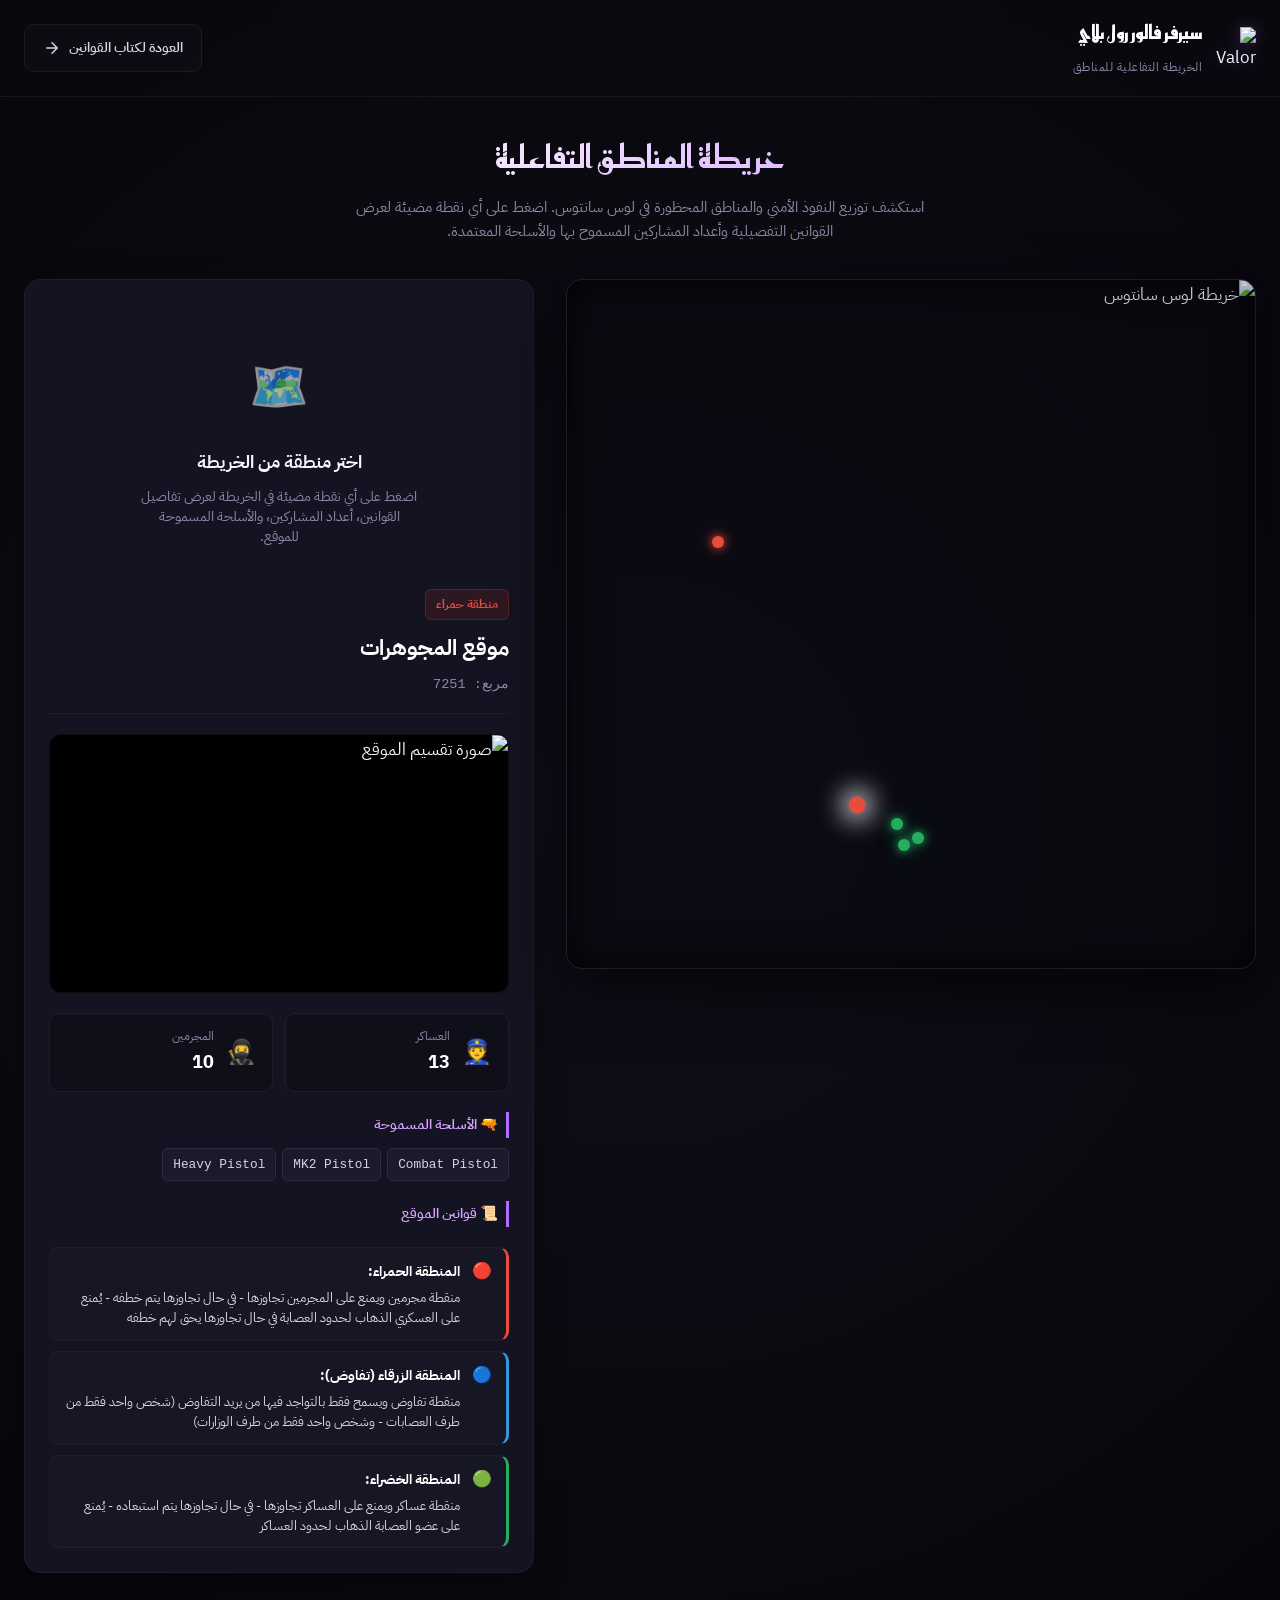
==== commit 317c99c9: "Remove map-image-wrapper div and styles" ====
--- a/map.html
+++ b/map.html
@@ -5,7 +5,7 @@
     <meta charset="UTF-8">
     <meta name="viewport" content="width=device-width, initial-scale=1.0">
     <title>خريطة المناطق التفاعلية — سيرفر فالور</title>
-    <meta name="description" content="الخريطة التفاعلية الرسمية لسيرفر فالور رول بلاي - استكشف المناطق الآمنة والمظورة وقوانين كل موقع.">
+    <meta name="description" content="الخريطة التفاعلية الرسمية لسيرفر فالور رول بلاي - استكشف المناطق الآمنة والمحظورة وقوانين كل موقع.">
     <link rel="icon" type="image/png" href="https://r2.fivemanage.com/8fPnYDsb59MTmarWtBzFa/512.png">
     
     <!-- Google Fonts -->
@@ -179,36 +179,9 @@
         </div>
 
         <div class="map-page-layout">
-            <div class="map-container">
-                <div class="map-image-wrapper">
-                    <img src="https://static.wikia.nocookie.net/gtawiki/images/b/bb/GTA_V_Satellite_Map.svg/revision/latest" alt="خريطة لوس سانتوس" class="map-image" loading="lazy">
-                    <!-- Hotspots -->
-                    <div class="map-hotspot hotspot-red active" style="top: 76.2%; left: 42.1%;" data-id="jewelry">
-                        <span class="hotspot-pulse"></span>
-                        <span class="hotspot-core"></span>
-                        <div class="hotspot-tooltip">موقع المجوهرات (7251)</div>
-                    </div>
-                    <div class="map-hotspot hotspot-green" style="top: 79%; left: 48%;" data-id="pillbox">
-                        <span class="hotspot-pulse"></span>
-                        <span class="hotspot-core"></span>
-                        <div class="hotspot-tooltip">مستشفى بيليبوكس المركزي</div>
-                    </div>
-                    <div class="map-hotspot hotspot-green" style="top: 81%; left: 51%;" data-id="missionrow">
-                        <span class="hotspot-pulse"></span>
-                        <span class="hotspot-core"></span>
-                        <div class="hotspot-tooltip">مركز الشرطة الرئيسي</div>
-                    </div>
-                    <div class="map-hotspot hotspot-green" style="top: 82%; left: 49%;" data-id="legion">
-                        <span class="hotspot-pulse"></span>
-                        <span class="hotspot-core"></span>
-                        <div class="hotspot-tooltip">ساحة الليجن سكوير</div>
-                    </div>
-                    <div class="map-hotspot hotspot-red" style="top: 38%; left: 22%;" data-id="fortzancudo">
-                        <span class="hotspot-pulse"></span>
-                        <span class="hotspot-core"></span>
-                        <div class="hotspot-tooltip">القاعدة العسكرية المحظورة</div>
-                    </div>
-                </div>
+            <div class="map-container" id="mapImageWrapper">
+                <img src="https://i.imgur.com/kS9ZtJq.jpg" alt="خريطة لوس سانتوس" class="map-image" loading="lazy">
+                <!-- Hotspots will be dynamically injected here via map.js -->
             </div>
 
             <div class="map-details-card" id="mapDetailsCard">
--- a/styles.css
+++ b/styles.css
@@ -2282,12 +2282,7 @@
     box-shadow: 0 16px 40px rgba(0, 0, 0, 0.5), inset 0 0 20px rgba(0, 0, 0, 0.6);
 }
 
-.map-image-wrapper {
-    position: relative;
-    width: 100%;
-    height: 100%;
-    background: #0d0d16;
-}
+
 
 .map-image {
     width: 100%;
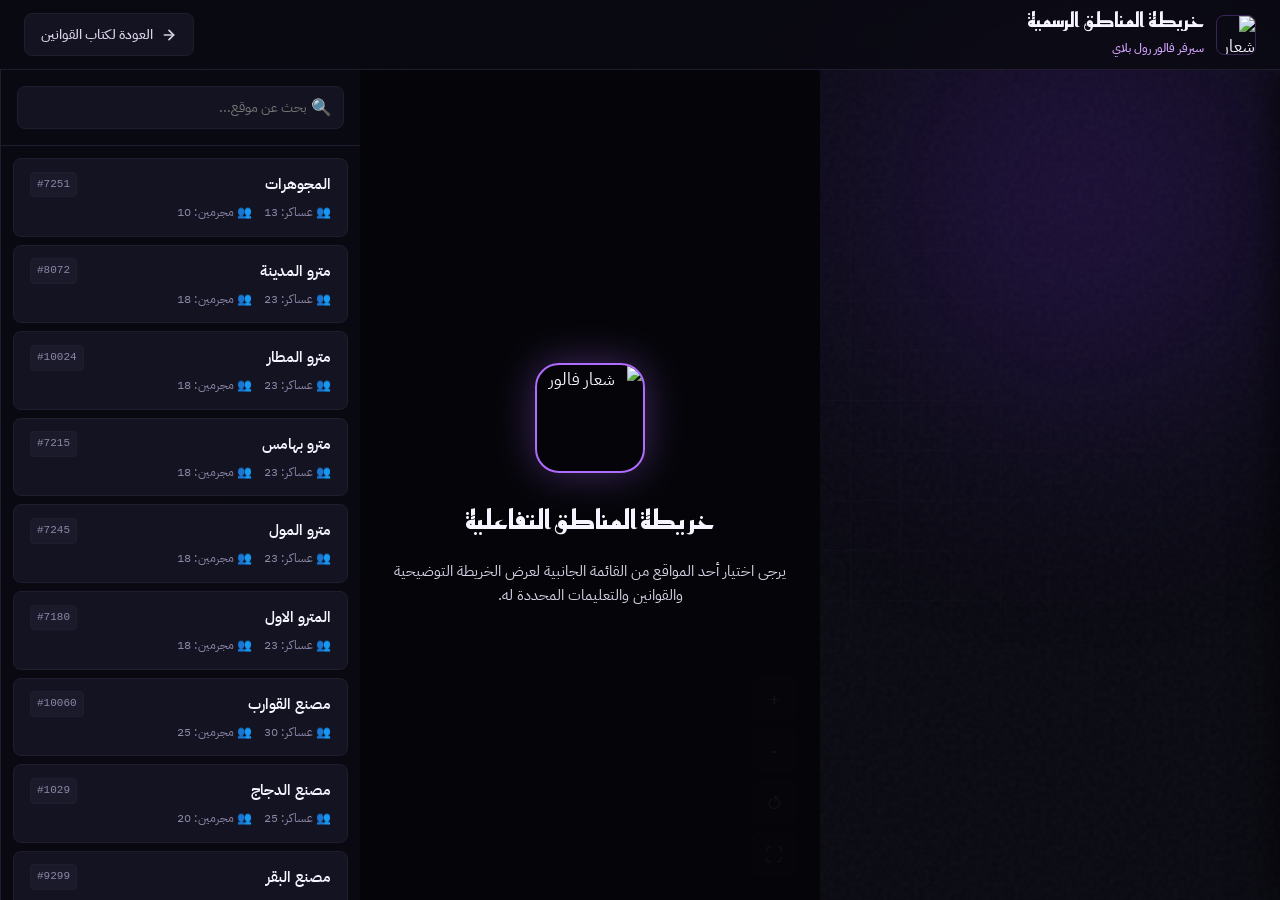
==== commit 76789a40: "feat: implement native Discord staff status and add interactive map.html" ====
--- a/map.html
+++ b/map.html
@@ -1,260 +1,1366 @@
 <!DOCTYPE html>
 <html lang="ar" dir="rtl">
-
 <head>
     <meta charset="UTF-8">
     <meta name="viewport" content="width=device-width, initial-scale=1.0">
-    <title>خريطة المناطق التفاعلية — سيرفر فالور</title>
-    <meta name="description" content="الخريطة التفاعلية الرسمية لسيرفر فالور رول بلاي - استكشف المناطق الآمنة والمحظورة وقوانين كل موقع.">
-    <link rel="icon" type="image/png" href="https://r2.fivemanage.com/8fPnYDsb59MTmarWtBzFa/512.png">
-    
-    <!-- Google Fonts -->
+    <title>خريطة المناطق الرسمية | سيرفر فالور</title>
+    <!-- تضمين ملف التنسيق الرئيسي للموقع -->
+    <link rel="stylesheet" href="styles.css">
+    <!-- خطوط جوجل المستخدمة في الموقع الرئيسي -->
     <link rel="preconnect" href="https://fonts.googleapis.com">
     <link rel="preconnect" href="https://fonts.gstatic.com" crossorigin>
-    <link href="https://fonts.googleapis.com/css2?family=Cairo:wght@400;600;700;800&family=IBM+Plex+Sans+Arabic:wght@400;500;600;700&family=Readex+Pro:wght@400;500;600;700&family=Reem+Kufi:wght@500;700&family=Tajawal:wght@500;700&display=swap" rel="stylesheet">
-    
-    <!-- Shared Styles -->
-    <link rel="stylesheet" href="styles.css">
+    <link href="https://fonts.googleapis.com/css2?family=Cairo:wght@300;400;600;700;800&family=IBM+Plex+Sans+Arabic:wght@300;400;500;600;700&family=Readex+Pro:wght@300;400;500;600;700&family=Reem+Kufi:wght@500;700&display=swap" rel="stylesheet">
     
     <style>
+        /* تخصيصات وتنسيقات إضافية لصفحة الخريطة والمواقع */
+        :root {
+            --map-sidebar-w: 360px;
+        }
+
         body {
-            background: radial-gradient(circle at 50% 50%, var(--bg-soft) 0%, var(--bg-deep) 100%);
-            min-height: 100vh;
+            overflow: hidden; /* منع التمرير الكلي للصفحة لأن الخريطة ستملأ الشاشة */
+            height: 100vh;
+            display: flex;
+            flex-direction: column;
+        }
+
+        /* تخطيط الصفحة الرئيسي */
+        .map-layout {
+            display: flex;
+            flex: 1;
+            height: calc(100vh - 70px); /* اقتطاع مساحة الترويسة */
+            position: relative;
+            overflow: hidden;
+        }
+
+        /* ترويسة صفحة الخريطة */
+        .map-header {
+            height: 70px;
+            background: rgba(10, 10, 18, 0.85);
+            backdrop-filter: blur(12px);
+            -webkit-backdrop-filter: blur(12px);
+            border-bottom: 1px solid var(--border);
+            display: flex;
+            align-items: center;
+            justify-content: space-between;
+            padding: 0 24px;
+            z-index: 100;
+        }
+
+        .map-brand {
+            display: flex;
+            align-items: center;
+            gap: 12px;
+        }
+
+        .map-brand-logo {
+            width: 40px;
+            height: 40px;
+            border-radius: 8px;
+            object-fit: contain;
+            border: 1px solid var(--border-gold);
+        }
+
+        .map-brand-text h1 {
+            font-family: var(--font-display);
+            font-size: 20px;
+            font-weight: 700;
             color: var(--text);
-            font-family: var(--font-body);
-            overflow-x: hidden;
+            margin: 0;
+            line-height: 1.2;
+        }
+
+        .map-brand-text span {
+            font-size: 12px;
+            color: var(--gold-bright);
+            font-weight: 500;
+        }
+
+        .back-btn {
+            display: flex;
+            align-items: center;
+            gap: 8px;
+            padding: 8px 16px;
+            background: var(--bg-card);
+            border: 1px solid var(--border);
+            border-radius: 8px;
+            color: var(--text-soft);
+            font-size: 14px;
+            font-weight: 500;
+            transition: all 0.25s ease;
+        }
+
+        .back-btn:hover {
+            color: var(--text);
+            background: var(--bg-elevated);
+            border-color: var(--gold);
+            box-shadow: 0 0 12px rgba(176, 107, 255, 0.2);
+            transform: translateX(-3px);
+        }
+
+        /* حاوية عرض الخريطة والصور في المنتصف */
+        .map-viewer {
+            flex: 1;
+            position: relative;
+            background: #030305;
+            overflow: hidden;
+            cursor: grab;
+            display: flex;
+            align-items: center;
+            justify-content: center;
+        }
+
+        .map-viewer:active {
+            cursor: grabbing;
+        }
+
+        .map-image-wrapper {
+            position: absolute;
+            transform-origin: center center;
+            transition: transform 0.05s ease-out;
+            user-select: none;
+            -webkit-user-drag: none;
+            display: flex;
+            align-items: center;
+            justify-content: center;
+        }
+
+        .map-image-main {
+            width: 2000px; /* حجم صورة افتراضي ممتاز */
+            height: auto;
+            max-width: none;
+            max-height: none;
+            display: block;
+            pointer-events: none;
+            box-shadow: 0 0 40px rgba(0, 0, 0, 0.8);
+            border-radius: 4px;
+        }
+
+        /* أدوات التحكم بالخريطة */
+        .map-controls {
+            position: absolute;
+            bottom: 24px;
+            right: 24px;
             display: flex;
             flex-direction: column;
-        }
-
-        /* Header Style */
-        .map-header {
-            background: rgba(10, 10, 18, 0.6);
-            backdrop-filter: blur(12px);
-            border-bottom: 1px solid rgba(255, 255, 255, 0.05);
-            padding: 16px 24px;
-            position: sticky;
-            top: 0;
-            z-index: 100;
-            display: flex;
-            justify-content: space-between;
-            align-items: center;
-        }
-
-        .map-header-brand {
-            display: flex;
-            align-items: center;
-            gap: 12px;
-        }
-
-        .header-logo {
-            width: 42px;
-            height: 42px;
-            object-fit: contain;
-            filter: drop-shadow(0 0 8px rgba(176, 107, 255, 0.3));
-        }
-
-        .header-text h1 {
-            font-size: 1.2rem;
-            color: #fff;
+            gap: 8px;
+            z-index: 10;
+        }
+
+        .control-btn {
+            width: 44px;
+            height: 44px;
+            background: rgba(19, 19, 33, 0.9);
+            border: 1px solid var(--border);
+            border-radius: 8px;
+            color: var(--text-soft);
+            font-size: 18px;
+            display: flex;
+            align-items: center;
+            justify-content: center;
+            transition: all 0.2s ease;
+            box-shadow: 0 4px 12px rgba(0, 0, 0, 0.3);
+            backdrop-filter: blur(8px);
+        }
+
+        .control-btn:hover {
+            color: var(--text);
+            background: var(--bg-elevated);
+            border-color: var(--gold);
+            transform: translateY(-2px);
+            box-shadow: 0 0 10px rgba(176, 107, 255, 0.25);
+        }
+
+        /* الشاشة الترحيبية بالمنتصف */
+        .map-welcome-screen {
+            position: absolute;
+            inset: 0;
+            background: rgba(6, 6, 10, 0.95);
+            display: flex;
+            align-items: center;
+            justify-content: center;
+            z-index: 15;
+            transition: opacity 0.3s ease, visibility 0.3s ease;
+            text-align: center;
+            padding: 30px;
+        }
+
+        .map-welcome-screen.hidden {
+            opacity: 0;
+            visibility: hidden;
+            pointer-events: none;
+        }
+
+        .welcome-content {
+            max-width: 480px;
+            display: flex;
+            flex-direction: column;
+            align-items: center;
+            gap: 16px;
+        }
+
+        .welcome-logo {
+            width: 110px;
+            height: 110px;
+            border-radius: 24px;
+            box-shadow: 0 0 40px rgba(176, 107, 255, 0.35);
+            border: 2px solid var(--gold);
+            margin-bottom: 8px;
+            animation: welcomePulse 3s infinite ease-in-out;
+        }
+
+        @keyframes welcomePulse {
+            0%, 100% { transform: scale(1); box-shadow: 0 0 40px rgba(176, 107, 255, 0.35); }
+            50% { transform: scale(1.05); box-shadow: 0 0 50px rgba(176, 107, 255, 0.55); }
+        }
+
+        .welcome-content h2 {
             font-family: var(--font-display);
+            font-size: 26px;
+            color: var(--text);
+            font-weight: 700;
+        }
+
+        .welcome-content p {
+            font-size: 15px;
+            color: var(--text-soft);
+            line-height: 1.6;
+        }
+
+        /* أزرار تنقل المعرض المدمجة بالمنتصف */
+        .map-gallery-btn {
+            position: absolute;
+            top: 50%;
+            transform: translateY(-50%);
+            width: 50px;
+            height: 50px;
+            border-radius: 50%;
+            background: rgba(19, 19, 33, 0.85);
+            border: 1px solid var(--border);
+            color: var(--text-soft);
+            display: flex;
+            align-items: center;
+            justify-content: center;
+            font-size: 20px;
+            cursor: pointer;
+            transition: all 0.25s ease;
+            z-index: 12;
+            box-shadow: 0 4px 15px rgba(0, 0, 0, 0.5);
+            backdrop-filter: blur(8px);
+        }
+
+        .map-gallery-btn:hover {
+            color: var(--text);
+            background: var(--bg-elevated);
+            border-color: var(--gold);
+            box-shadow: 0 0 15px rgba(176, 107, 255, 0.35);
+        }
+
+        .map-gallery-btn.prev { right: 24px; }
+        .map-gallery-btn.next { left: 24px; }
+
+        /* نقاط التمرير المدمجة بالمنتصف */
+        .map-gallery-dots {
+            position: absolute;
+            bottom: 24px;
+            left: 50%;
+            transform: translateX(-50%);
+            display: flex;
+            gap: 8px;
+            z-index: 12;
+            padding: 8px 16px;
+            background: rgba(10, 10, 18, 0.7);
+            border-radius: 20px;
+            backdrop-filter: blur(8px);
+            border: 1px solid var(--border);
+        }
+
+        .map-gallery-dot {
+            width: 8px;
+            height: 8px;
+            border-radius: 50%;
+            background: rgba(255, 255, 255, 0.3);
+            cursor: pointer;
+            transition: all 0.2s;
+        }
+
+        .map-gallery-dot.active {
+            background: var(--gold);
+            width: 18px;
+            border-radius: 4px;
+        }
+
+        /* قالب فارغ يعرض عند عدم توفر صور للموقع المحدد */
+        .map-image-placeholder-inner {
+            display: flex;
+            flex-direction: column;
+            align-items: center;
+            justify-content: center;
+            width: 700px;
+            height: 420px;
+            background: var(--bg-card);
+            border: 2px dashed rgba(176, 107, 255, 0.25);
+            border-radius: 12px;
+            color: var(--text-muted);
+            gap: 16px;
+            text-align: center;
+            padding: 40px;
+            box-shadow: 0 10px 30px rgba(0, 0, 0, 0.5);
+            backdrop-filter: blur(10px);
+        }
+
+        .map-image-placeholder-inner h3 {
+            color: var(--gold-bright);
+            font-size: 22px;
             font-weight: 700;
             margin: 0;
         }
 
-        .header-text span {
-            font-size: 0.75rem;
-            color: var(--text-muted);
-            letter-spacing: 0.5px;
-        }
-
-        .btn-back {
-            display: inline-flex;
-            align-items: center;
-            gap: 8px;
-            padding: 10px 18px;
-            border-radius: 10px;
-            font-size: 0.9rem;
-            font-weight: 600;
-            color: var(--text-soft);
-            background: rgba(255, 255, 255, 0.02);
-            border: 1px solid rgba(255, 255, 255, 0.06);
-            transition: all 0.3s cubic-bezier(0.16, 1, 0.3, 1);
-            text-decoration: none;
-            cursor: pointer;
-        }
-
-        .btn-back:hover {
-            color: #fff;
-            background: rgba(176, 107, 255, 0.08);
-            border-color: rgba(176, 107, 255, 0.3);
-            transform: translateX(-2px);
-        }
-
-        .btn-back svg {
-            transition: transform 0.3s ease;
-            transform: scaleX(-1); /* RTL back arrow orientation */
-        }
-
-        /* Container & Layout */
-        .map-page-container {
-            max-width: 1280px;
-            width: 100%;
-            margin: 0 auto;
-            padding: 32px 24px;
-            flex: 1;
-            display: flex;
-            flex-direction: column;
-            gap: 24px;
-        }
-
-        .map-page-intro {
-            text-align: center;
-            max-width: 600px;
-            margin: 0 auto 12px auto;
-        }
-
-        .map-page-intro h2 {
-            font-size: 2rem;
-            font-family: var(--font-display);
-            color: #fff;
-            margin-bottom: 8px;
-            background: linear-gradient(135deg, #fff 0%, var(--gold-bright) 100%);
-            -webkit-background-clip: text;
-            -webkit-text-fill-color: transparent;
-        }
-
-        .map-page-intro p {
-            font-size: 0.95rem;
+        .map-image-placeholder-inner p {
+            font-size: 14px;
+            max-width: 440px;
             color: var(--text-muted);
             line-height: 1.6;
         }
 
-        .map-page-layout {
+        /* لوحة القائمة الجانبية للمواقع */
+        .map-sidebar {
+            width: var(--map-sidebar-w);
+            background: rgba(10, 10, 18, 0.95);
+            backdrop-filter: blur(16px);
+            -webkit-backdrop-filter: blur(16px);
+            border-left: 1px solid var(--border);
+            display: flex;
+            flex-direction: column;
+            z-index: 20;
+            transition: transform 0.3s ease;
+        }
+
+        .sidebar-search-box {
+            padding: 16px;
+            border-bottom: 1px solid var(--border);
+        }
+
+        .search-input-wrapper {
+            position: relative;
+        }
+
+        .search-input-wrapper input {
+            width: 100%;
+            padding: 10px 36px 10px 12px;
+            background: var(--bg-card);
+            border: 1px solid var(--border);
+            border-radius: 8px;
+            color: var(--text);
+            font-family: inherit;
+            font-size: 14px;
+            outline: none;
+            transition: border-color 0.25s;
+        }
+
+        .search-input-wrapper input:focus {
+            border-color: var(--gold);
+            box-shadow: 0 0 8px rgba(176, 107, 255, 0.15);
+        }
+
+        .search-icon-map {
+            position: absolute;
+            right: 12px;
+            top: 50%;
+            transform: translateY(-50%);
+            color: var(--text-muted);
+            pointer-events: none;
+        }
+
+        /* قائمة المواقع */
+        .sites-list {
+            flex: 1;
+            overflow-y: auto;
+            padding: 12px;
+            display: flex;
+            flex-direction: column;
+            gap: 8px;
+        }
+
+        .site-item {
+            padding: 12px 16px;
+            background: var(--bg-card);
+            border: 1px solid var(--border);
+            border-radius: 8px;
+            cursor: pointer;
+            transition: all 0.25s ease;
+            text-align: right;
+        }
+
+        .site-item:hover {
+            border-color: var(--border-bright);
+            background: var(--bg-elevated);
+            transform: translateY(-1px);
+        }
+
+        .site-item.active {
+            border-color: var(--gold);
+            background: rgba(176, 107, 255, 0.08);
+            box-shadow: inset 3px 0 0 var(--gold);
+        }
+
+        .site-item-header {
+            display: flex;
+            justify-content: space-between;
+            align-items: center;
+            margin-bottom: 4px;
+        }
+
+        .site-item-title {
+            font-weight: 600;
+            color: var(--text);
+            font-size: 15px;
+        }
+
+        .site-item-badge {
+            font-size: 11px;
+            padding: 2px 6px;
+            background: var(--bg-elevated);
+            border: 1px solid var(--border);
+            border-radius: 4px;
+            color: var(--text-muted);
+            font-family: var(--font-mono);
+        }
+
+        .site-item.active .site-item-badge {
+            border-color: var(--gold-bright);
+            color: var(--gold-bright);
+        }
+
+        .site-item-desc {
+            font-size: 12px;
+            color: var(--text-muted);
+            display: flex;
+            gap: 12px;
+        }
+
+        /* لوحة التفاصيل الكبيرة للموقع النشط */
+        .site-details-panel {
+            width: 460px;
+            background: rgba(10, 10, 18, 0.98);
+            backdrop-filter: blur(20px);
+            -webkit-backdrop-filter: blur(20px);
+            border-right: 1px solid var(--border);
+            display: flex;
+            flex-direction: column;
+            z-index: 21;
+            box-shadow: -10px 0 30px rgba(0, 0, 0, 0.5);
+            transition: transform 0.3s cubic-bezier(0.4, 0, 0.2, 1);
+        }
+
+        .site-details-panel.hidden {
+            transform: translateX(100%);
+        }
+
+        .panel-header {
+            padding: 20px 24px;
+            border-bottom: 1px solid var(--border);
+            display: flex;
+            justify-content: space-between;
+            align-items: center;
+        }
+
+        .panel-title h2 {
+            font-size: 20px;
+            font-weight: 700;
+            color: var(--text);
+            margin-bottom: 4px;
+        }
+
+        .panel-subtitle {
+            font-size: 13px;
+            color: var(--gold-bright);
+            display: flex;
+            align-items: center;
+            gap: 8px;
+        }
+
+        .close-panel-btn {
+            width: 32px;
+            height: 32px;
+            border-radius: 50%;
+            background: var(--bg-card);
+            border: 1px solid var(--border);
+            color: var(--text-soft);
+            display: flex;
+            align-items: center;
+            justify-content: center;
+            font-size: 16px;
+            transition: all 0.2s;
+        }
+
+        .close-panel-btn:hover {
+            background: var(--bg-elevated);
+            color: var(--text);
+            border-color: var(--gold);
+        }
+
+        .panel-body {
+            flex: 1;
+            overflow-y: auto;
+            padding: 24px;
+            display: flex;
+            flex-direction: column;
+            gap: 20px;
+        }
+
+        /* بطاقات الإحصائيات (المشاركين والأسلحة) */
+        .meta-grid {
             display: grid;
-            grid-template-columns: 1.15fr 0.85fr;
-            gap: 32px;
-            align-items: start;
-        }
-
+            grid-template-columns: repeat(1, 1fr);
+            gap: 12px;
+        }
+
+        .meta-card {
+            background: var(--bg-card);
+            border: 1px solid var(--border);
+            border-radius: 10px;
+            padding: 12px 16px;
+            display: flex;
+            flex-direction: column;
+            gap: 4px;
+        }
+
+        .meta-label {
+            font-size: 12px;
+            color: var(--text-muted);
+        }
+
+        .meta-value {
+            font-size: 15px;
+            font-weight: 600;
+            color: var(--text);
+        }
+
+        .meta-team-stats {
+            display: flex;
+            justify-content: flex-start;
+            gap: 24px;
+            align-items: center;
+            margin-top: 4px;
+            font-size: 14px;
+        }
+
+        .team-badge {
+            display: flex;
+            align-items: center;
+            gap: 6px;
+        }
+
+        .team-dot {
+            width: 8px;
+            height: 8px;
+            border-radius: 50%;
+        }
+
+        .team-dot.cops { background: #3498db; }
+        .team-dot.criminals { background: #e74c3c; }
+
+        /* أقسام القوانين الملونة */
+        .rules-wrapper {
+            display: flex;
+            flex-direction: column;
+            gap: 16px;
+        }
+
+        .zone-rule-card {
+            border-radius: 10px;
+            border: 1px solid var(--border);
+            overflow: hidden;
+            background: var(--bg-card);
+        }
+
+        .zone-header {
+            padding: 10px 16px;
+            font-size: 13px;
+            font-weight: 700;
+            display: flex;
+            align-items: center;
+            gap: 8px;
+            color: #fff;
+        }
+
+        .zone-body {
+            padding: 14px 16px;
+            font-size: 13.5px;
+            color: var(--text-soft);
+            line-height: 1.6;
+            text-align: right;
+        }
+
+        /* ألوان المناطق النيون */
+        .zone-red { border-color: rgba(231, 76, 60, 0.3); }
+        .zone-red .zone-header { background: rgba(231, 76, 60, 0.15); color: #e74c3c; border-bottom: 1px solid rgba(231, 76, 60, 0.2); }
+
+        .zone-blue { border-color: rgba(52, 152, 219, 0.3); }
+        .zone-blue .zone-header { background: rgba(52, 152, 219, 0.15); color: #3498db; border-bottom: 1px solid rgba(52, 152, 219, 0.2); }
+
+        .zone-green { border-color: rgba(46, 204, 113, 0.3); }
+        .zone-green .zone-header { background: rgba(46, 204, 113, 0.15); color: #2ecc71; border-bottom: 1px solid rgba(46, 204, 113, 0.2); }
+
+        .zone-white { border-color: rgba(255, 255, 255, 0.2); }
+        .zone-white .zone-header { background: rgba(255, 255, 255, 0.08); color: #f6f4ff; border-bottom: 1px solid rgba(255, 255, 255, 0.1); }
+
+        /* تنقل الهواتف وزر إخفاء/إظهار القائمة */
+        .sidebar-toggle-btn {
+            display: none;
+            position: absolute;
+            top: 24px;
+            right: 24px;
+            z-index: 50;
+            background: var(--gold);
+            color: var(--bg-deep);
+            width: 48px;
+            height: 48px;
+            border-radius: 50%;
+            align-items: center;
+            justify-content: center;
+            font-size: 20px;
+            box-shadow: 0 4px 15px rgba(176, 107, 255, 0.4);
+            border: none;
+            cursor: pointer;
+        }
+
+        /* شاشة ملء الشاشة الفاخرة */
+        .map-viewer:-webkit-full-screen { width: 100%; height: 100%; }
+        .map-viewer:-ms-fullscreen { width: 100%; height: 100%; }
+        .map-viewer:fullscreen { width: 100%; height: 100%; }
+
+        /* التجاوب للتصميم */
         @media (max-width: 1024px) {
-            .map-page-layout {
-                grid-template-columns: 1fr;
-            }
-        }
-
-        .map-page-container .map-container {
-            aspect-ratio: 1;
-            box-shadow: 0 24px 60px rgba(0, 0, 0, 0.6), inset 0 0 40px rgba(0, 0, 0, 0.8), 0 0 30px rgba(176, 107, 255, 0.03);
-            border: 1px solid rgba(255, 255, 255, 0.08);
-        }
-
-        .map-page-container .map-details-card {
-            min-height: 550px;
+            .map-sidebar {
+                position: absolute;
+                top: 0;
+                bottom: 0;
+                right: 0;
+                transform: translateX(100%);
+                width: 320px;
+                box-shadow: -10px 0 30px rgba(0, 0, 0, 0.6);
+            }
+
+            .map-sidebar.open {
+                transform: translateX(0);
+            }
+
+            .sidebar-toggle-btn {
+                display: flex;
+            }
+
+            .site-details-panel {
+                position: absolute;
+                top: 0;
+                bottom: 0;
+                left: 0;
+                width: 100%;
+                max-width: 440px;
+                transform: translateX(-100%);
+            }
+
+            .site-details-panel.open-mobile {
+                transform: translateX(0);
+            }
+        }
+
+        @media (max-width: 480px) {
+            .map-header {
+                padding: 0 16px;
+            }
+
+            .map-brand-text h1 {
+                font-size: 16px;
+            }
+
+            .back-btn span {
+                display: none; /* إخفاء النص في الهواتف الصغيرة وإبقاء السهم */
+            }
+
+            .site-details-panel {
+                max-width: 100%;
+            }
         }
     </style>
 </head>
-
 <body>
+
+    <!-- شبكة الخلفية المضيئة وهالات النيون الفخمة -->
+    <div class="bg-grid"></div>
+    <div class="bg-glow bg-glow-1"></div>
+    <div class="bg-glow bg-glow-2"></div>
+    <div class="bg-noise"></div>
+
+    <!-- الترويسة الرئيسية -->
     <header class="map-header">
-        <div class="map-header-brand">
-            <img src="https://r2.fivemanage.com/8fPnYDsb59MTmarWtBzFa/512.png" alt="Valor RP" class="header-logo">
-            <div class="header-text">
-                <h1>سيرفر فالور رول بلاي</h1>
-                <span>الخريطة التفاعلية للمناطق</span>
+        <div class="map-brand">
+            <img src="https://r2.fivemanage.com/8fPnYDsb59MTmarWtBzFa/512.png" alt="شعار فالور" class="map-brand-logo">
+            <div class="map-brand-text">
+                <h1>خريطة المناطق الرسمية</h1>
+                <span>سيرفر فالور رول بلاي</span>
             </div>
         </div>
-        <a href="index.html" class="btn-back">
+        <a href="index.html" class="back-btn">
+            <svg width="16" height="16" viewBox="0 0 24 24" fill="none" stroke="currentColor" stroke-width="2.5" stroke-linecap="round" stroke-linejoin="round">
+                <line x1="19" y1="12" x2="5" y2="12"></line>
+                <polyline points="12 19 19 12 12 5"></polyline>
+            </svg>
             <span>العودة لكتاب القوانين</span>
-            <svg width="18" height="18" viewBox="0 0 24 24" fill="none" stroke="currentColor" stroke-width="2" stroke-linecap="round" stroke-linejoin="round">
-                <path d="M19 12H5M12 5l-7 7 7 7"/>
-            </svg>
         </a>
     </header>
 
-    <main class="map-page-container">
-        <div class="map-page-intro">
-            <h2>خريطة المناطق التفاعلية</h2>
-            <p>استكشف توزيع النفوذ الأمني والمناطق المحظورة في لوس سانتوس. اضغط على أي نقطة مضيئة لعرض القوانين التفصيلية وأعداد المشاركين المسموح بها والأسلحة المعتمدة.</p>
-        </div>
-
-        <div class="map-page-layout">
-            <div class="map-container" id="mapImageWrapper">
-                <img src="https://i.imgur.com/kS9ZtJq.jpg" alt="خريطة لوس سانتوس" class="map-image" loading="lazy">
-                <!-- Hotspots will be dynamically injected here via map.js -->
+    <!-- واجهة الخريطة والتفاصيل -->
+    <div class="map-layout">
+        
+        <!-- زر فتح القائمة الجانبية (للهواتف) -->
+        <button class="sidebar-toggle-btn" id="sidebarToggle" aria-label="عرض المواقع">
+            🗺️
+        </button>
+
+        <!-- لوحة التفاصيل الجانبية (تظهر على اليسار عند النقر على موقع) -->
+        <div class="site-details-panel hidden" id="siteDetailsPanel">
+            <div class="panel-header">
+                <div class="panel-title">
+                    <h2 id="detailName">اسم الموقع</h2>
+                    <div class="panel-subtitle">
+                        <span>📍 المربع:</span>
+                        <strong id="detailSquare" class="rules-code">7251</strong>
+                    </div>
+                </div>
+                <button class="close-panel-btn" id="closePanelBtn" aria-label="إغلاق اللوحة">×</button>
             </div>
-
-            <div class="map-details-card" id="mapDetailsCard">
-                <div class="card-empty-state" id="cardEmptyState">
-                    <span class="empty-icon">🗺️</span>
-                    <h4>اختر منطقة من الخريطة</h4>
-                    <p>اضغط على أي نقطة مضيئة في الخريطة لعرض تفاصيل القوانين، أعداد المشاركين، والأسلحة المسموحة للموقع.</p>
-                </div>
-                <div class="card-content hidden" id="cardContent">
-                    <div class="card-header-info">
-                        <span class="zone-badge badge-red" id="zoneBadge">منطقة حمراء</span>
-                        <h3 id="zoneName">اسم الموقع</h3>
-                        <p class="zone-coords" id="zoneCoords">مربع: 7251</p>
-                    </div>
-                    
-                    <div class="zone-media" id="zoneMediaContainer">
-                        <img src="" alt="صورة تقسيم الموقع" id="zoneImage" class="zone-image">
-                    </div>
-
-                    <div class="zone-stats-grid">
-                        <div class="zone-stat-item">
-                            <span class="stat-icon">👮</span>
-                            <div class="stat-info">
-                                <span class="stat-lbl">العساكر</span>
-                                <strong id="copCount">13</strong>
-                            </div>
-                        </div>
-                        <div class="zone-stat-item">
-                            <span class="stat-icon">🥷</span>
-                            <div class="stat-info">
-                                <span class="stat-lbl">المجرمين</span>
-                                <strong id="crimCount">10</strong>
-                            </div>
+            
+            <div class="panel-body">
+                <!-- إحصائيات المشاركين والأسلحة -->
+                <div class="meta-grid">
+                    <div class="meta-card">
+                        <span class="meta-label">عدد المشاركين الحد الأقصى</span>
+                        <div class="meta-team-stats">
+                            <span class="team-badge"><span class="team-dot cops"></span>عساكر: <strong id="detailCops">0</strong></span>
+                            <span class="team-badge"><span class="team-dot criminals"></span>مجرمين: <strong id="detailCriminals">0</strong></span>
                         </div>
                     </div>
-
-                    <div class="zone-weapons">
-                        <h4 class="detail-title">🔫 الأسلحة المسموحة</h4>
-                        <div class="weapons-tags" id="allowedWeapons">
-                            <!-- Dynamically generated -->
-                        </div>
+                    <div class="meta-card">
+                        <span class="meta-label">الأسلحة المسموحة</span>
+                        <span class="meta-value" id="detailWeapons">Combat Pistol</span>
                     </div>
-
-                    <div class="zone-rules-list">
-                        <h4 class="detail-title">📜 قوانين الموقع</h4>
-                        <div class="zone-rule-detail rule-red" id="ruleRedContainer">
-                            <span class="bullet">🔴</span>
-                            <div>
-                                <strong>المنطقة الحمراء:</strong>
-                                <p id="redZoneRules"></p>
-                            </div>
-                        </div>
-                        <div class="zone-rule-detail rule-blue" id="ruleBlueContainer">
-                            <span class="bullet">🔵</span>
-                            <div>
-                                <strong>المنطقة الزرقاء (تفاوض):</strong>
-                                <p id="blueZoneRules"></p>
-                            </div>
-                        </div>
-                        <div class="zone-rule-detail rule-green" id="ruleGreenContainer">
-                            <span class="bullet">🟢</span>
-                            <div>
-                                <strong>المنطقة الخضراء:</strong>
-                                <p id="greenZoneRules"></p>
-                            </div>
-                        </div>
-                    </div>
+                </div>
+
+                <!-- القوانين الملونة للمناطق -->
+                <div class="rules-wrapper" id="detailRules">
+                    <!-- تُضاف بطاقات قوانين المناطق ديناميكياً -->
                 </div>
             </div>
         </div>
-    </main>
-
-    <script src="map.js"></script>
+
+        <!-- عارض الصور والخريطة في المنتصف -->
+        <div class="map-viewer" id="mapViewer">
+            
+            <!-- الشاشة الترحيبية المضيئة -->
+            <div class="map-welcome-screen" id="mapWelcomeScreen">
+                <div class="welcome-content">
+                    <img src="https://r2.fivemanage.com/8fPnYDsb59MTmarWtBzFa/512.png" alt="شعار فالور" class="welcome-logo">
+                    <h2>خريطة المناطق التفاعلية</h2>
+                    <p>يرجى اختيار أحد المواقع من القائمة الجانبية لعرض الخريطة التوضيحية والقوانين والتعليمات المحددة له.</p>
+                </div>
+            </div>
+
+            <!-- حاوية الصورة الفخمة القابلة للتكبير والتحريك -->
+            <div class="map-image-wrapper" id="mapImageWrapper">
+                <!-- تُعبأ الصورة ديناميكياً هنا عند اختيار موقع -->
+            </div>
+
+            <!-- أزرار معرض الصور المدمج في المنتصف -->
+            <button class="map-gallery-btn prev" id="mapGalleryPrev" style="display: none;" title="الصورة السابقة">❮</button>
+            <button class="map-gallery-btn next" id="mapGalleryNext" style="display: none;" title="الصورة التالية">❯</button>
+            <div class="map-gallery-dots" id="mapGalleryDots" style="display: none;"></div>
+
+            <!-- أزرار التحكم بالخريطة والزوم -->
+            <div class="map-controls">
+                <button class="control-btn" id="zoomIn" title="تكبير">+</button>
+                <button class="control-btn" id="zoomOut" title="تصغير">-</button>
+                <button class="control-btn" id="resetZoom" title="إعادة تعيين ↺">↺</button>
+                <button class="control-btn" id="fullscreenToggle" title="ملء الشاشة ⛶">⛶</button>
+            </div>
+        </div>
+
+        <!-- القائمة الجانبية للمواقع والبحث -->
+        <aside class="map-sidebar" id="mapSidebar">
+            <div class="sidebar-search-box">
+                <div class="search-input-wrapper">
+                    <input type="text" id="siteSearch" placeholder="بحث عن موقع..." aria-label="بحث عن موقع">
+                    <span class="search-icon-map">🔍</span>
+                </div>
+            </div>
+            
+            <div class="sites-list" id="sitesList">
+                <!-- يتم تعبئتها ديناميكياً عبر JavaScript -->
+            </div>
+        </aside>
+
+    </div>
+
+    <!-- كود جافاسكريبت لإدارة العمليات التفاعلية والبيانات الـ 15 -->
+    <script>
+        // مصفوفة بيانات الـ 15 موقعاً كما أرسلها المستخدم
+        // يمكن للمستخدم إضافة روابط الصور يدوياً داخل مصفوفة images لكل موقع.
+        const sitesData = [
+            {
+                id: "jewelery",
+                name: "المجوهرات",
+                square: "7251",
+                cops: 13,
+                criminals: 10,
+                weapons: "combat Pistol - MK2 Pistol - Heavy Pistol",
+                images: [
+                    "https://media.discordapp.net/attachments/1480976637561540668/1490091134242914435/image.png?ex=6a33b142&is=6a325fc2&hm=9c69958bc518c2d5482c57aea8b84853e3341cde5c2deda37b4f2023ae52eb68&=&format=webp&quality=lossless"
+                ],
+                rules: {
+                    red: "منقطة مجرمين ويمنع على المجرمين تجاوزها - في حال تجاوزها يتم خطفه - يُمنع على العسكري الذهاب لحدود العصابة في حال تجاوزها يحق لهم خطفه",
+                    blue: "منقطة تفاوص ويسمح فقط بالتواجد فيها من يريد التفاوض ( شخص واحد فقط من طرف العصابات - وشخص واحد فقط من طرف الوزارات )",
+                    green: "منقطة عساكر ويمنع على العساكر تجاوزها - في حال تجاوزها يتم استبعاده - يُمنع على عضو العصابة الذهاب لحدود العساكر في حال تجاوزها يحق لهم اخذه"
+                }
+            },
+            {
+                id: "metro-city",
+                name: "مترو المدينة",
+                square: "8072",
+                cops: 23,
+                criminals: 18,
+                weapons: "combat Pistol - MK2 Pistol - Heavy Pistol",
+                images: [
+                    "https://media.discordapp.net/attachments/1480976637561540668/1490091474174345298/image.png?ex=6a33b194&is=6a326014&hm=514602916ae492ed19ff68a2c09741e49d082f0558af262844740802c9a5ad26&=&format=webp&quality=lossless",
+                    "https://media.discordapp.net/attachments/1480976637561540668/1490091475168399411/54.png?ex=6a33b194&is=6a326014&hm=597ac88f8f3694599d8d82028fc39489df16e6d65c082f79c74de10da82933b6&=&format=webp&quality=lossless"
+                ],
+                rules: {
+                    red: "منقطة مجرمين ويمنع على المجرمين تجاوزها - في حال تجاوزها يتم استبعاده - يُمنع على العسكري الذهاب لحدود العصابة في حال تجاوزها يحق لهم خطفه",
+                    blue: "منقطة تفاوص ويسمح فقط بالتواجد فيها من يريد التفاوض ( شخص واحد فقط من طرف العصابات - وشخص واحد فقط من طرف الوزارات )",
+                    green: "منقطة عساكر ويمنع على العساكر تجاوزها - في حال تجاوزها يتم استبعاده - يُمنع على عضو العصابة الذهاب لحدود العساكر في حال تجاوز تجاوزها يحق لهم اخذه"
+                }
+            },
+            {
+                id: "metro-airport",
+                name: "مترو المطار",
+                square: "10024",
+                cops: 23,
+                criminals: 18,
+                weapons: "combat Pistol + MK2 Pistol + Heavy Pistol",
+                images: [
+                    "https://media.discordapp.net/attachments/1480976637561540668/1490091692014174269/1.png?ex=6a33b1c7&is=6a326047&hm=3fabef52baac1a248f8f1792a2912fbec9e9609516739e56e64637acfee6fea8&=&format=webp&quality=lossless",
+                    "https://media.discordapp.net/attachments/1480976637561540668/1490091692542525653/0.png?ex=6a33b1c8&is=6a326048&hm=365a57fd5cfabff11cf28790f40e1830b0c2f4338b8fce7c4eb99b35be3b4152&=&format=webp&quality=lossless"
+                ],
+                rules: {
+                    red: "منقطة مجرمين ويمنع على المجرمين تجاوزها - في حال تجاوزها يتم خطفه - يُمنع على العسكري الذهاب لحدود العصابة في حال تجاوزها يحق لهم خطفه",
+                    blue: "منقطة تفاوص ويسمح فقط بالتواجد فيها من يريد التفاوض ( شخص واحد فقط من طرف العصابات - وشخص واحد فقط من طرف الوزارات )",
+                    green: "منقطة عساكر ويمنع على العساكر تجاوزها - في حال تجاوزها يتم استبعاده - يُمنع على عضو العصابة الذهاب لحدود العساكر في حال تجاوزها يحق لهم اخذه",
+                    white: "مناطق وجود المسعفين بعد عد بدء السيناريو"
+                }
+            },
+            {
+                id: "metro-bahamas",
+                name: "مترو بهامس",
+                square: "7215",
+                cops: 23,
+                criminals: 18,
+                weapons: "combat Pistol - MK2 Pistol - Heavy Pistol",
+                images: [
+                    "https://media.discordapp.net/attachments/1480976637561540668/1490091858120933587/0.png?ex=6a33b1ef&is=6a32606f&hm=2fda04e54425bcdfbd2838f9865f7c944d79481679c903dbdd646154a09f6b3f&=&format=webp&quality=lossless",
+                    "https://media.discordapp.net/attachments/1480976637561540668/1490091858540630066/1.png?ex=6a33b1ef&is=6a32606f&hm=62876a6c424ec3d426f7ad45556d579ec3f55a596587f66727105c8e5eef790c&=&format=webp&quality=lossless"
+                ],
+                rules: {
+                    red: "منقطة مجرمين ويمنع على المجرمين تجاوزها - في حال تجاوزها يتم خطفه - يُمنع على العسكري الذهاب لحدود العصابة في حال تجاوزها يحق لهم خطفه",
+                    blue: "منقطة تفاوص ويسمح فقط بالتواجد فيها من يريد التفاوض ( شخص واحد فقط من طرف العصابات - وشخص واحد فقط من طرف الوزارات )",
+                    green: "منقطة عساكر ويمنع على العساكر تجاوزها - في حال تجاوزها يتم استبعاده - يُمنع على عضو العصابة الذهاب لحدود العساكر في حال تجاوزها يحق لهم اخذه"
+                }
+            },
+            {
+                id: "metro-mall",
+                name: "مترو المول",
+                square: "7245",
+                cops: 23,
+                criminals: 18,
+                weapons: "combat Pistol - MK2 Pistol - Heavy Pistol",
+                images: [
+                    "https://media.discordapp.net/attachments/1480976637561540668/1490092009371992094/4.png?ex=6a33b213&is=6a326093&hm=9035aac9d42057918f5dd1d77f33537c74f1bd7f3b4c82cfbd05156d519f16b7&=&format=webp&quality=lossless"
+                ],
+                rules: {
+                    red: "منقطة مجرمين ويمنع على المجرمين تجاوزها - في حال تجاوزها يتم خطفه - يُمنع على العسكري الذهاب لحدود العصابة في حال تجاوزها يحق لهم خطفه",
+                    blue: "منقطة تفاوص ويسمح فقط بالتواجد فيها من يريد التفاوض ( شخص واحد فقط من طرف العصابات - وشخص واحد فقط من طرف الوزارات )",
+                    green: "منقطة عساكر ويمنع على العساكر تجاوزها - في حال تجاوزها يتم استبعاده - يُمنع على عضو العصابة الذهاب لحدود العساكر في حال تجاوزها يحق لهم اخذه",
+                    white: "مناطق وجود المسعفين بعد عد بدء السيناريو"
+                }
+            },
+            {
+                id: "metro-first",
+                name: "المترو الاول",
+                square: "7180",
+                cops: 23,
+                criminals: 18,
+                weapons: "combat Pistol - MK2 Pistol - Heavy Pistol",
+                images: [
+                    "https://media.discordapp.net/attachments/1480976637561540668/1490092129387810897/5.png?ex=6a33b230&is=6a3260b0&hm=22c2e9c9fbde8638c75a431902d94efb9604313a7a97b2b88ecd09144e059b24&=&format=webp&quality=lossless&width=550&height=336"
+                ],
+                rules: {
+                    red: "منقطة مجرمين ويمنع على المجرمين تجاوزها - في حال تجاوزها يتم خطفه - يُمنع على العسكري الذهاب لحدود العصابة في حال تجاوزها يحق لهم خطفه",
+                    blue: "منقطة تفاوص ويسمح فقط بالتواجد فيها من يريد التفاوض ( شخص واحد فقط من طرف العصابات - وشخص واحد فقط من طرف الوزارات )",
+                    green: "منقطة عساكر ويمنع على العساكر تجاوزها - في حال تجاوزها يتم استبعاده - يُمنع على عضو العصابة الذهاب لحدود العساكر في حال تجاوزها يحق لهم اخذه"
+                }
+            },
+            {
+                id: "boat-factory",
+                name: "مصنع القوارب",
+                square: "10060",
+                cops: 30,
+                criminals: 25,
+                weapons: "جميع الاسلحه ما عدا السنايبر والشتقن و MG و Combat MG",
+                images: [
+                    "https://media.discordapp.net/attachments/1480976637561540668/1490092250577895615/7.png?ex=6a33b24d&is=6a3260cd&hm=d0687e34372fb94ebe4896385bad4ca9dc157fbdd97338ede99eaeeac23eddce&=&format=webp&quality=lossless"
+                ],
+                rules: {
+                    red: "منقطة مجرمين ويمنع على المجرمين تجاوزها - في حال تجاوزها يتم خطفه - يُمنع على العسكري الذهاب لحدود العصابة في حال تجاوزها يحق لهم خطفه",
+                    blue: "منقطة تفاوص ويسمح فقط بالتواجد فيها من يريد التفاوض ( شخص واحد فقط من طرف العصابات - وشخص واحد فقط من طرف الوزارات )",
+                    green: "منقطة عساكر ويمنع على العساكر تجاوزها - في حال تجاوزها يتم استبعاده - يُمنع على عضو العصابة الذهاب لحدود العساكر في حال تجاوزها يحق لهم اخذه"
+                }
+            },
+            {
+                id: "chicken-factory",
+                name: "مصنع الدجاج",
+                square: "1029",
+                cops: 25,
+                criminals: 20,
+                weapons: "جميع الاسلحه ما عدا السنايبر والشتقن",
+                images: [
+                    "https://media.discordapp.net/attachments/1480976637561540668/1490092487182651544/1.png?ex=6a33b285&is=6a326105&hm=ca132dd87186243e5a4af3f5489b2143c4739faa1f57f96a671bb822a243e88b&=&format=webp&quality=lossless",
+                    "https://media.discordapp.net/attachments/1480976637561540668/1490092487518191656/2.png?ex=6a33b285&is=6a326105&hm=1a1a4d139fb8615062cc5e9ff120c9cdd8e533832f3a7c275f96127d9845fde6&=&format=webp&quality=lossless",
+                    "https://media.discordapp.net/attachments/1480976637561540668/1490092488025964586/3.png?ex=6a33b285&is=6a326105&hm=992f631736da0188c1739c2943f63069867e6450a53680110bb201fe3d20cf34&=&format=webp&quality=lossless&width=1367&height=856"
+                ],
+                rules: {
+                    red: "منقطة مجرمين ويمنع على المجرمين تجاوزها - في حال تجاوزها يتم خطفه - يُمنع على العسكري الذهاب لحدود العصابة في حال تجاوزها يحق لهم خطفه",
+                    blue: "منقطة تفاوص ويسمح فقط بالتواجد فيها من يريد التفاوض ( شخص واحد فقط من طرف العصابات - وشخص واحد فقط من طرف الوزارات )",
+                    green: "منقطة عساكر ويمنع على العساكر تجاوزها - في حال تجاوزها يتم استبعاده - يُمنع على عضو العصابة الذهاب لحدود العساكر في حال تجاوزها يحق لهم اخذه"
+                }
+            },
+            {
+                id: "cow-factory",
+                name: "مصنع البقر",
+                square: "9299",
+                cops: 25,
+                criminals: 20,
+                weapons: "جميع الاسلحه ما عدا السنايبر والشتقن",
+                images: [
+                    "https://media.discordapp.net/attachments/1480976637561540668/1490092710667747438/4.png?ex=6a33b2ba&is=6a32613a&hm=174201a4aeaf6045b31bdf83b1a7ff440cee00c453127a16d6aa8246ddfb7d1e&=&format=webp&quality=lossless",
+                    "https://media.discordapp.net/attachments/1480976637561540668/1490092710999228456/5.png?ex=6a33b2ba&is=6a32613a&hm=12ee8cd7b697cf785e5a282b90c78d7c689967ae0080fb84c27526d130972b6b&=&format=webp&quality=lossless",
+                    "https://media.discordapp.net/attachments/1480976637561540668/1490092711376851024/6.png?ex=6a33b2ba&is=6a32613a&hm=5dbadccccc64521e7649a4b367129527b32c21bdce53c38b534c5e80ea0fa40a&=&format=webp&quality=lossless"
+                ],
+                rules: {
+                    red: "منقطة مجرمين ويمنع على المجرمين تجاوزها - في حال تجاوزها يتم خطفه - يُمنع على العسكري الذهاب لحدود العصابة في حال تجاوزها يحق لهم خطفه",
+                    blue: "منقطة تفاوص ويسمح فقط بالتواجد فيها من يريد التفاوض ( شخص واحد فقط من طرف العصابات - وشخص واحد فقط من طرف الوزارات )",
+                    green: "منقطة عساكر ويمنع على العساكر تجاوزها - في حال تجاوزها يتم استبعاده - يُمنع على عضو العصابة الذهاب لحدود العساكر في حال تجاوزها يحق لهم اخذه",
+                    white: "مناطق وجود المسعفين بعد عد بدء السيناريو"
+                }
+            },
+            {
+                id: "central-bank",
+                name: "البنك المركزي الاول",
+                square: "7090",
+                cops: 25,
+                criminals: 20,
+                weapons: "جميع الاسلحه ما عدا السنايبر والشتقن",
+                images: [
+                    "https://media.discordapp.net/attachments/1480976637561540668/1490092840762474606/7.png?ex=6a33b2d9&is=6a326159&hm=e360b32dc02af0d035b7745e90fd5eb5690405fb05e5d4ffc6d3dea5dad9ae48&=&format=webp&quality=lossless",
+                    "https://media.discordapp.net/attachments/1480976637561540668/1490092841123188766/8.png?ex=6a33b2d9&is=6a326159&hm=527c93ed434f1be67aa1304e3ae6510afecf0c45e0705a92c51a3fbb458f164a&=&format=webp&quality=lossless"
+                ],
+                rules: {
+                    red: "منقطة مجرمين ويمنع على المجرمين تجاوزها - في حال تجاوزها يتم خطفه - يُمنع على العسكري الذهاب لحدود العصابة في حال تجاوزها يحق لهم خطفه",
+                    blue: "منقطة تفاوص ويسمح فقط بالتواجد فيها من يريد التفاوض ( شخص واحد فقط من طرف العصابات - وشخص واحد فقط من طرف الوزارات )",
+                    green: "منقطة عساكر ويمنع على العساكر تجاوزها - في حال تجاوزها يتم استبعاده - يُمنع على عضو العصابة الذهاب لحدود العساكر في حال تجاوزها يحق لهم اخذه"
+                }
+            },
+            {
+                id: "tailor",
+                name: "الخياط",
+                square: "8182",
+                cops: 15,
+                criminals: 10,
+                weapons: "combat Pistol - MK2 Pistol - Heavy Pistol",
+                images: [
+                    "https://media.discordapp.net/attachments/1480976637561540668/1490092978407211149/9.png?ex=6a33b2fa&is=6a32617a&hm=3a7ce7c2f5bf1f039a5c77a8026f1adb56411e365d0358e5ca6cf0f5c557f71d&=&format=webp&quality=lossless",
+                    "https://media.discordapp.net/attachments/1480976637561540668/1490092978679582831/10.png?ex=6a33b2fa&is=6a32617a&hm=2f1ac214cbd62517e4906d73767b9db306a6d65d0fba0d6ea0519f1c7613f34a&=&format=webp&quality=lossless"
+                ],
+                rules: {
+                    red: "منقطة مجرمين ويمنع على المجرمين تجاوزها - في حال تجاوزها يتم خطفه - يُمنع على العسكري الذهاب لحدود العصابة في حال تجاوزها يحق لهم خطفه",
+                    blue: "منقطة تفاوص ويسمح فقط بالتواجد فيها من يريد التفاوض ( شخص واحد فقط من طرف العصابات - وشخص واحد فقط من طرف الوزارات )",
+                    green: "منقطة عساكر ويمنع على العساكر تجاوزها - في حال تجاوزها يتم استبعاده - يُمنع على عضو العصابة الذهاب لحدود العساكر في حال تجاوزها يحق لهم اخذه",
+                    white: "مناطق وجود المسعفين بعد عد بدء السيناريو"
+                }
+            },
+            {
+                id: "studio",
+                name: "الاستديو",
+                square: "7178",
+                cops: 20,
+                criminals: 15,
+                weapons: "combat Pistol - MK2 Pistol - Heavy Pistol",
+                images: [
+                    "https://media.discordapp.net/attachments/1480976637561540668/1490093146321977536/11.png?ex=6a33b322&is=6a3261a2&hm=dbbb00d10ea378a7acc1b7ac0c97216dc7950a1c5250e082585613195a772927&=&format=webp&quality=lossless&width=1144&height=856"
+                ],
+                rules: {
+                    red: "منقطة مجرمين ويمنع على المجرمين تجاوزها - in حال تجاوزها يتم خطفه - يُمنع على العسكري الذهاب لحدود العصابة في حال تجاوزها يحق لهم خطفه",
+                    blue: "منقطة تفاوص ويسمح فقط بالتواجد فيها من يريد التفاوض ( شخص واحد فقط من طرف العصابات - وشخص واحد فقط من طرف الوزارات )",
+                    green: "منقطة عساكر ويمنع على العساكر تجاوزها - في حال تجاوزها يتم استبعاده - يُمنع على عضو العصابة الذهاب لحدود العساكر في حال تجاوزها يحق لهم اخذه"
+                }
+            },
+            {
+                id: "disco",
+                name: "الدسكو",
+                square: "6185",
+                cops: 15,
+                criminals: 10,
+                weapons: "Ap pistol",
+                images: [
+                    "https://media.discordapp.net/attachments/1480976637561540668/1490093401616678984/13.png?ex=6a33b35f&is=6a3261df&hm=58958a9d80f7e696e33fb814a1e3356fe34e01970dd94f9793d9819a1a9f0164&=&format=webp&quality=lossless",
+                    "https://media.discordapp.net/attachments/1480976637561540668/1490093401964544151/14.png?ex=6a33b35f&is=6a3261df&hm=72708b0200b81665a351245a788a39d198ff830b412d7f959daadd490c60ab13&=&format=webp&quality=lossless"
+                ],
+                rules: {
+                    red: "منقطة مجرمين ويمنع على المجرمين تجاوزها - في حال تجاوزها يتم خطفه- يُمنع على العسكري الذهاب لحدود العصابة في حال تجاوزها يحق لهم خطفه",
+                    blue: "منقطة تفاوص ويسمح فقط بالتواجد فيها من يريد التفاوض ( شخص واحد فقط من طرف العصابات - وشخص واحد فقط من طرف الوزارات )",
+                    green: "منقطة عساكر ويمنع على العساكر تجاوزها - في حال تجاوزها يتم استبعاده - يُمنع على عضو العصابة الذهاب لحدود العساكر في حال تجاوزها يحق لهم اخذه"
+                }
+            },
+            {
+                id: "blanca",
+                name: "بلانكا",
+                square: "5024",
+                cops: 25,
+                criminals: 21,
+                weapons: "جميع الاسلحه ما عدا السنايبر والشتقن",
+                images: [
+                    "https://media.discordapp.net/attachments/1480976637561540668/1490093509280268569/16.png?ex=6a33b379&is=6a3261f9&hm=dd2bca5e0b855c54352ae81d6fe465750a66ed3db0bda5d91066d38b99a36447&=&format=webp&quality=lossless&width=1376&height=942"
+                ],
+                rules: {
+                    red: "منقطة مجرمين ويمنع على المجرمين تجاوزها - في حال تجاوزها يتم خطفه - يُمنع على العسكري الذهاب لحدود العصابة في حال تجاوزها يحق لهم خطفه",
+                    blue: "منقطة تفاوص ويسمح فقط بالتواجد فيها من يريد التفاوض ( شخص واحد فقط من طرف العصابات - وشخص واحد فقط من طرف الوزارات )",
+                    green: "منقطة عساكر ويمنع على العساكر تجاوزها - في حال تجاوزها يتم استبعاده - يُمنع على عضو العصابة الذهاب لحدود العساكر في حال تجاوزها يحق لهم اخذه"
+                }
+            },
+            {
+                id: "humane",
+                name: "الهيومن",
+                square: "2060",
+                cops: 25,
+                criminals: 21,
+                weapons: "Ap pistol",
+                images: [
+                    "https://media.discordapp.net/attachments/1480976637561540668/1490093509280268569/16.png?ex=6a33b379&is=6a3261f9&hm=dd2bca5e0b855c54352ae81d6fe465750a66ed3db0bda5d91066d38b99a36447&=&format=webp&quality=lossless&width=1376&height=942"
+                ],
+                rules: {
+                    red: "منقطة مجرمين ويمنع على المجرمين تجاوزها - في حال تجاوزها يتم استبعاده - يُمنع على العسكري الذهاب لحدود العصابة في حال تجاوزها يحق لهم خطفه",
+                    blue: "منقطة تفاوص ويسمح فقط بالتواجد فيها من يريد التفاوض ( شخص واحد فقط من طرف العصابات - وشخص واحد فقط من طرف الوزارات )",
+                    green: "منقطة عساكر ويمنع على العساكر تجاوزها - في حال تجاوزها يتم استبعاده - يُمنع على عضو العصابة الذهاب لحدود العساكر في حال تجاوزها يحق لهم اخذه"
+                }
+            }
+        ];
+
+        // ------------------ إدارة الواجهة وبناء العناصر ------------------
+        const sitesListEl = document.getElementById("sitesList");
+        const siteSearchEl = document.getElementById("siteSearch");
+        const detailsPanel = document.getElementById("siteDetailsPanel");
+
+        function initSitesList(filterText = "") {
+            sitesListEl.innerHTML = "";
+            const filtered = sitesData.filter(site => site.name.includes(filterText) || site.square.includes(filterText));
+            
+            if (filtered.length === 0) {
+                sitesListEl.innerHTML = `<div style="text-align: center; color: var(--text-muted); padding: 20px; font-size: 14px;">لا توجد مواقع تطابق البحث</div>`;
+                return;
+            }
+
+            filtered.forEach(site => {
+                const item = document.createElement("div");
+                item.className = "site-item";
+                item.dataset.id = site.id;
+                item.innerHTML = `
+                    <div class="site-item-header">
+                        <span class="site-item-title">${site.name}</span>
+                        <span class="site-item-badge">#${site.square}</span>
+                    </div>
+                    <div class="site-item-desc">
+                        <span>👥 عساكر: ${site.cops}</span>
+                        <span>👥 مجرمين: ${site.criminals}</span>
+                    </div>
+                `;
+                item.addEventListener("click", () => selectSite(site));
+                sitesListEl.appendChild(item);
+            });
+        }
+
+        // تفاعلية تحديد الموقع وعرض تفاصيله
+        let activeImages = [];
+        let activeImageIndex = 0;
+
+        function selectSite(site) {
+            // إبراز العنصر المحدد في القائمة
+            document.querySelectorAll(".site-item").forEach(el => {
+                el.classList.remove("active");
+                if (el.dataset.id === site.id) el.classList.add("active");
+            });
+
+            // إخفاء الشاشة الترحيبية
+            document.getElementById("mapWelcomeScreen").classList.add("hidden");
+
+            // تعبئة البيانات في اللوحة
+            document.getElementById("detailName").textContent = site.name;
+            document.getElementById("detailSquare").textContent = site.square;
+            document.getElementById("detailCops").textContent = site.cops;
+            document.getElementById("detailCriminals").textContent = site.criminals;
+            document.getElementById("detailWeapons").textContent = site.weapons;
+
+            // بناء القوانين الملونة ديناميكياً
+            const rulesWrapper = document.getElementById("detailRules");
+            rulesWrapper.innerHTML = "";
+
+            if (site.rules.red) {
+                rulesWrapper.appendChild(createRuleCard("🔴 المنطقة الحمراء", site.rules.red, "zone-red"));
+            }
+            if (site.rules.blue) {
+                rulesWrapper.appendChild(createRuleCard("🔵 المنطقة الزرقاء", site.rules.blue, "zone-blue"));
+            }
+            if (site.rules.green) {
+                rulesWrapper.appendChild(createRuleCard("🟢 المنطقة الخضراء", site.rules.green, "zone-green"));
+            }
+            if (site.rules.white) {
+                rulesWrapper.appendChild(createRuleCard("⚪ المنطقة البيضاء", site.rules.white, "zone-white"));
+            }
+
+            // عرض اللوحة الجانبية
+            detailsPanel.classList.remove("hidden");
+            detailsPanel.classList.add("open-mobile");
+
+            // تحديث صور المعرض في المنتصف
+            activeImages = site.images || [];
+            activeImageIndex = 0;
+            updateMainGallery();
+        }
+
+        function createRuleCard(title, text, className) {
+            const card = document.createElement("div");
+            card.className = `zone-rule-card ${className}`;
+            card.innerHTML = `
+                <div class="zone-header">${title}</div>
+                <div class="zone-body">${text}</div>
+            `;
+            return card;
+        }
+
+        // إدارة معرض الصور المدمج في المنتصف
+        function updateMainGallery() {
+            const wrapper = document.getElementById("mapImageWrapper");
+            const prevBtn = document.getElementById("mapGalleryPrev");
+            const nextBtn = document.getElementById("mapGalleryNext");
+            const dotsEl = document.getElementById("mapGalleryDots");
+
+            dotsEl.innerHTML = "";
+
+            if (activeImages.length === 0) {
+                // قالب يعرض في حال عدم توفر صور بعد للموقع
+                wrapper.innerHTML = `
+                    <div class="map-image-placeholder-inner">
+                        <svg width="60" height="60" viewBox="0 0 24 24" fill="none" stroke="currentColor" stroke-width="1.5" style="color: var(--gold); opacity: 0.8;">
+                            <rect x="3" y="3" width="18" height="18" rx="2" ry="2" />
+                            <circle cx="8.5" cy="8.5" r="1.5" />
+                            <polyline points="21 15 16 10 5 21" />
+                        </svg>
+                        <h3>بانتظار رفع صورة الخريطة</h3>
+                        <p>يرجى إضافة مسار أو رابط الصورة الخاصة بهذا الموقع داخل مصفوفة <code>images</code> للموقع المعني في كود صفحة <code>map.html</code> لتظهر هنا وتدعم التكبير والتحريك.</p>
+                    </div>
+                `;
+                prevBtn.style.display = "none";
+                nextBtn.style.display = "none";
+                dotsEl.style.display = "none";
+            } else {
+                // عرض الصورة الحالية للموقع
+                wrapper.innerHTML = `
+                    <img src="${activeImages[activeImageIndex]}" referrerpolicy="no-referrer" alt="خريطة الموقع" class="map-image-main" id="mapImage">
+                `;
+
+                const hasMultiple = activeImages.length > 1;
+                prevBtn.style.display = hasMultiple ? "flex" : "none";
+                nextBtn.style.display = hasMultiple ? "flex" : "none";
+                dotsEl.style.display = hasMultiple ? "flex" : "none";
+
+                if (hasMultiple) {
+                    activeImages.forEach((_, idx) => {
+                        const dot = document.createElement("div");
+                        dot.className = `map-gallery-dot ${idx === activeImageIndex ? "active" : ""}`;
+                        dot.addEventListener("click", () => goToImageSlide(idx));
+                        dotsEl.appendChild(dot);
+                    });
+                }
+            }
+
+            // إعادة تعيين التكبير وتوسيط الصورة الجديدة
+            resetView();
+        }
+
+        function goToImageSlide(idx) {
+            if (idx < 0) idx = activeImages.length - 1;
+            if (idx >= activeImages.length) idx = 0;
+            activeImageIndex = idx;
+            updateMainGallery();
+        }
+
+        document.getElementById("mapGalleryPrev").addEventListener("click", () => goToImageSlide(activeImageIndex - 1));
+        document.getElementById("mapGalleryNext").addEventListener("click", () => goToImageSlide(activeImageIndex + 1));
+
+        // إغلاق اللوحة الجانبية وإظهار الشاشة الترحيبية من جديد
+        document.getElementById("closePanelBtn").addEventListener("click", () => {
+            detailsPanel.classList.add("hidden");
+            detailsPanel.classList.remove("open-mobile");
+            document.getElementById("mapWelcomeScreen").classList.remove("hidden");
+            document.getElementById("mapImageWrapper").innerHTML = "";
+            document.getElementById("mapGalleryPrev").style.display = "none";
+            document.getElementById("mapGalleryNext").style.display = "none";
+            document.getElementById("mapGalleryDots").style.display = "none";
+            document.querySelectorAll(".site-item").forEach(el => el.classList.remove("active"));
+        });
+
+        // فلترة القائمة عبر البحث
+        siteSearchEl.addEventListener("input", (e) => {
+            initSitesList(e.target.value.trim());
+        });
+
+
+        // ------------------ ميزة التكبير والتحريك الفخمة للخريطة ------------------
+        const mapViewer = document.getElementById("mapViewer");
+        const mapImageWrapper = document.getElementById("mapImageWrapper");
+
+        let zoomScale = 0.65; // زوم ابتدائي أنسب للمواقع
+        const minScale = 0.2;
+        const maxScale = 4.0;
+        const scaleStep = 0.15;
+
+        let isDragging = false;
+        let startX = 0, startY = 0;
+        let posX = 0, posY = 0;
+
+        // تحديث إحداثيات ومقياس الخريطة بصرياً
+        function updateMapTransform() {
+            mapImageWrapper.style.transform = `translate(${posX}px, ${posY}px) scale(${zoomScale})`;
+        }
+
+        // تكبير وتصغير
+        function zoom(direction, mouseX = null, mouseY = null) {
+            const oldScale = zoomScale;
+            if (direction === "in") {
+                zoomScale = Math.min(zoomScale + scaleStep * zoomScale, maxScale);
+            } else {
+                zoomScale = Math.max(zoomScale - scaleStep * zoomScale, minScale);
+            }
+
+            // التكبير باتجاه موقع مؤشر الماوس إن وجد
+            if (mouseX !== null && mouseY !== null) {
+                const rect = mapViewer.getBoundingClientRect();
+                const viewX = mouseX - rect.left - rect.width / 2;
+                const viewY = mouseY - rect.top - rect.height / 2;
+                
+                posX = viewX - (viewX - posX) * (zoomScale / oldScale);
+                posY = viewY - (viewY - posY) * (zoomScale / oldScale);
+            }
+            updateMapTransform();
+        }
+
+        // إعادة التعيين والتوسيط
+        function resetView() {
+            zoomScale = 0.65;
+            posX = 0;
+            posY = 0;
+            updateMapTransform();
+        }
+
+        // أزرار التحكم
+        document.getElementById("zoomIn").addEventListener("click", () => zoom("in"));
+        document.getElementById("zoomOut").addEventListener("click", () => zoom("out"));
+        document.getElementById("resetZoom").addEventListener("click", resetView);
+
+        // ملء الشاشة للعارض
+        document.getElementById("fullscreenToggle").addEventListener("click", () => {
+            if (!document.fullscreenElement) {
+                mapViewer.requestFullscreen().catch(err => {
+                    alert(`خطأ في تفعيل وضع ملء الشاشة: ${err.message}`);
+                });
+            } else {
+                document.exitFullscreen();
+            }
+        });
+
+        // التكبير بعجلة الفأرة
+        mapViewer.addEventListener("wheel", (e) => {
+            // نقوم بالزوم فقط إذا كان هناك موقع محدد وتتوفر له صورة
+            if (activeImages.length > 0) {
+                e.preventDefault();
+                const dir = e.deltaY < 0 ? "in" : "out";
+                zoom(dir, e.clientX, e.clientY);
+            }
+        }, { passive: false });
+
+        // سحب وتحريك الخريطة (الماوس واللمس)
+        function startDrag(e) {
+            if (activeImages.length === 0) return; // منع السحب إن لم يكن هناك صورة
+            isDragging = true;
+            mapViewer.style.cursor = "grabbing";
+            const clientX = e.touches ? e.touches[0].clientX : e.clientX;
+            const clientY = e.touches ? e.touches[0].clientY : e.clientY;
+            startX = clientX - posX;
+            startY = clientY - posY;
+        }
+
+        function doDrag(e) {
+            if (!isDragging) return;
+            e.preventDefault();
+            const clientX = e.touches ? e.touches[0].clientX : e.clientX;
+            const clientY = e.touches ? e.touches[0].clientY : e.clientY;
+            posX = clientX - startX;
+            posY = clientY - startY;
+            updateMapTransform();
+        }
+
+        function stopDrag() {
+            isDragging = false;
+            mapViewer.style.cursor = "grab";
+        }
+
+        // مستمعات الأحداث للماوس
+        mapViewer.addEventListener("mousedown", startDrag);
+        window.addEventListener("mousemove", doDrag);
+        window.addEventListener("mouseup", stopDrag);
+
+        // مستمعات الأحداث للشاشات اللمسية
+        mapViewer.addEventListener("touchstart", startDrag, { passive: true });
+        mapViewer.addEventListener("touchmove", doDrag, { passive: false });
+        mapViewer.addEventListener("touchend", stopDrag);
+
+
+        // ------------------ التحكم بالقوائم الجانبية في الهواتف ------------------
+        const mapSidebar = document.getElementById("mapSidebar");
+        const sidebarToggle = document.getElementById("sidebarToggle");
+
+        sidebarToggle.addEventListener("click", () => {
+            mapSidebar.classList.toggle("open");
+            if (mapSidebar.classList.contains("open")) {
+                sidebarToggle.style.background = "var(--bg-card)";
+                sidebarToggle.style.color = "var(--gold)";
+                sidebarToggle.innerHTML = "❌";
+            } else {
+                sidebarToggle.style.background = "var(--gold)";
+                sidebarToggle.style.color = "var(--bg-deep)";
+                sidebarToggle.innerHTML = "🗺️";
+            }
+        });
+
+        // تهيئة القائمة بالكامل عند التحميل
+        initSitesList();
+    </script>
 </body>
-
 </html>
--- a/styles.css
+++ b/styles.css
@@ -2261,399 +2261,4 @@
     }
 }
 
-/* ─── Interactive Map Section ─── */
-.map-layout-wrapper {
-    display: grid;
-    grid-template-columns: 1.15fr 0.85fr;
-    gap: 28px;
-    margin-top: 24px;
-    align-items: start;
-    direction: rtl;
-}
-
-.map-container {
-    position: relative;
-    background: rgba(10, 10, 18, 0.7);
-    border: 1px solid rgba(255, 255, 255, 0.06);
-    border-radius: 16px;
-    overflow: hidden;
-    aspect-ratio: 1;
-    width: 100%;
-    box-shadow: 0 16px 40px rgba(0, 0, 0, 0.5), inset 0 0 20px rgba(0, 0, 0, 0.6);
-}
-
-
-
-.map-image {
-    width: 100%;
-    height: 100%;
-    object-fit: cover;
-    display: block;
-    user-select: none;
-    pointer-events: none;
-    opacity: 0.8;
-    transition: opacity 0.3s ease;
-}
-
-.map-container:hover .map-image {
-    opacity: 0.95;
-}
-
-/* Hotspots */
-.map-hotspot {
-    position: absolute;
-    width: 28px;
-    height: 28px;
-    transform: translate(-50%, -50%);
-    cursor: pointer;
-    z-index: 10;
-}
-
-.hotspot-core {
-    position: absolute;
-    top: 50%;
-    left: 50%;
-    width: 12px;
-    height: 12px;
-    margin: -6px 0 0 -6px;
-    border-radius: 50%;
-    z-index: 3;
-    transition: transform 0.3s cubic-bezier(0.175, 0.885, 0.32, 1.275);
-}
-
-.hotspot-pulse {
-    position: absolute;
-    top: 50%;
-    left: 50%;
-    width: 32px;
-    height: 32px;
-    margin: -16px 0 0 -16px;
-    border-radius: 50%;
-    animation: hotspot-pulse-anim 2s infinite ease-out;
-    z-index: 1;
-    opacity: 0;
-}
-
-@keyframes hotspot-pulse-anim {
-    0% {
-        transform: scale(0.5);
-        opacity: 0;
-    }
-    10% {
-        opacity: 0.6;
-    }
-    100% {
-        transform: scale(2.2);
-        opacity: 0;
-    }
-}
-
-/* Green hotspot */
-.hotspot-green .hotspot-core {
-    background: var(--emerald);
-    box-shadow: 0 0 10px var(--emerald), 0 0 20px rgba(39, 174, 96, 0.5);
-}
-.hotspot-green .hotspot-pulse {
-    background: rgba(39, 174, 96, 0.4);
-}
-
-/* Red hotspot */
-.hotspot-red .hotspot-core {
-    background: var(--crimson-bright);
-    box-shadow: 0 0 10px var(--crimson-bright), 0 0 20px rgba(231, 76, 60, 0.5);
-}
-.hotspot-red .hotspot-pulse {
-    background: rgba(231, 76, 60, 0.4);
-}
-
-.map-hotspot:hover .hotspot-core,
-.map-hotspot.active .hotspot-core {
-    transform: scale(1.4);
-}
-
-.map-hotspot.active .hotspot-core {
-    box-shadow: 0 0 18px 4px currentColor;
-}
-
-/* Tooltips */
-.hotspot-tooltip {
-    position: absolute;
-    bottom: calc(100% + 8px);
-    left: 50%;
-    transform: translateX(-50%) translateY(4px);
-    background: rgba(19, 19, 33, 0.95);
-    border: 1px solid rgba(255, 255, 255, 0.08);
-    padding: 6px 12px;
-    border-radius: 6px;
-    color: var(--text);
-    font-size: 0.8rem;
-    white-space: nowrap;
-    opacity: 0;
-    pointer-events: none;
-    transition: opacity 0.2s ease, transform 0.2s ease;
-    box-shadow: 0 4px 12px rgba(0, 0, 0, 0.3);
-    z-index: 15;
-    font-weight: 500;
-}
-
-.map-hotspot:hover .hotspot-tooltip {
-    opacity: 1;
-    transform: translateX(-50%) translateY(0);
-}
-
-/* Map details card */
-.map-details-card {
-    background: var(--bg-card);
-    border: 1px solid var(--border);
-    border-radius: 16px;
-    padding: 24px;
-    box-shadow: 0 8px 32px rgba(0, 0, 0, 0.3);
-    min-height: 480px;
-    display: flex;
-    flex-direction: column;
-    transition: all 0.3s ease;
-    text-align: right;
-}
-
-.card-empty-state {
-    display: flex;
-    flex-direction: column;
-    align-items: center;
-    justify-content: center;
-    text-align: center;
-    margin: auto;
-    max-width: 280px;
-    padding: 40px 0;
-}
-
-.empty-icon {
-    font-size: 3rem;
-    margin-bottom: 16px;
-    opacity: 0.7;
-    animation: bounce 3s infinite ease-in-out;
-}
-
-@keyframes bounce {
-    0%, 100% { transform: translateY(0); }
-    50% { transform: translateY(-8px); }
-}
-
-.card-empty-state h4 {
-    font-size: 1.1rem;
-    color: var(--text);
-    margin-bottom: 8px;
-}
-
-.card-empty-state p {
-    font-size: 0.85rem;
-    color: var(--text-muted);
-    line-height: 1.5;
-}
-
-/* Card Content Styles */
-.card-content {
-    display: flex;
-    flex-direction: column;
-    gap: 20px;
-    animation: mapFadeIn 0.4s ease;
-}
-
-@keyframes mapFadeIn {
-    from { opacity: 0; transform: translateY(8px); }
-    to { opacity: 1; transform: translateY(0); }
-}
-
-.card-header-info {
-    border-bottom: 1px solid rgba(255, 255, 255, 0.05);
-    padding-bottom: 16px;
-}
-
-.zone-badge {
-    display: inline-block;
-    padding: 4px 10px;
-    border-radius: 6px;
-    font-size: 0.75rem;
-    font-weight: 700;
-    margin-bottom: 8px;
-}
-
-.badge-red {
-    background: rgba(192, 57, 43, 0.15);
-    color: var(--crimson-bright);
-    border: 1px solid rgba(192, 57, 43, 0.3);
-}
-
-.badge-green {
-    background: rgba(39, 174, 96, 0.15);
-    color: var(--emerald);
-    border: 1px solid rgba(39, 174, 96, 0.3);
-}
-
-.card-header-info h3 {
-    font-size: 1.4rem;
-    color: #fff;
-    margin-bottom: 4px;
-}
-
-.zone-coords {
-    font-size: 0.85rem;
-    color: var(--text-muted);
-    font-family: var(--font-mono);
-}
-
-.zone-media {
-    border-radius: 12px;
-    overflow: hidden;
-    border: 1px solid rgba(255, 255, 255, 0.05);
-    background: #000;
-    aspect-ratio: 16/9;
-    position: relative;
-}
-
-.zone-image {
-    width: 100%;
-    height: 100%;
-    object-fit: cover;
-    display: block;
-    transition: transform 0.5s ease;
-}
-
-.zone-image:hover {
-    transform: scale(1.04);
-}
-
-.zone-stats-grid {
-    display: grid;
-    grid-template-columns: 1fr 1fr;
-    gap: 12px;
-}
-
-.zone-stat-item {
-    background: var(--bg-soft);
-    border: 1px solid var(--border);
-    padding: 12px 16px;
-    border-radius: 10px;
-    display: flex;
-    align-items: center;
-    gap: 12px;
-}
-
-.stat-icon {
-    font-size: 1.5rem;
-}
-
-.stat-info {
-    display: flex;
-    flex-direction: column;
-}
-
-.stat-lbl {
-    font-size: 0.75rem;
-    color: var(--text-muted);
-}
-
-.stat-info strong {
-    font-size: 1.1rem;
-    color: #fff;
-}
-
-.detail-title {
-    font-size: 0.9rem;
-    color: var(--gold-bright);
-    margin-bottom: 10px;
-    font-weight: 600;
-    border-inline-start: 3px solid var(--gold);
-    padding-inline-start: 8px;
-}
-
-.weapons-tags {
-    display: flex;
-    flex-wrap: wrap;
-    gap: 6px;
-}
-
-.weapon-tag {
-    background: var(--bg-elevated);
-    border: 1px solid var(--border-bright);
-    padding: 4px 10px;
-    border-radius: 6px;
-    font-size: 0.8rem;
-    color: var(--text-soft);
-    font-family: var(--font-mono);
-}
-
-.zone-rules-list {
-    display: flex;
-    flex-direction: column;
-    gap: 10px;
-}
-
-.zone-rule-detail {
-    background: rgba(255, 255, 255, 0.01);
-    border: 1px solid var(--border);
-    border-radius: 10px;
-    padding: 12px 14px;
-    display: flex;
-    gap: 12px;
-    align-items: flex-start;
-}
-
-.zone-rule-detail.rule-red {
-    border-inline-start: 3px solid var(--crimson-bright);
-}
-.zone-rule-detail.rule-blue {
-    border-inline-start: 3px solid #3498db;
-}
-.zone-rule-detail.rule-green {
-    border-inline-start: 3px solid var(--emerald);
-}
-
-.zone-rule-detail .bullet {
-    font-size: 1rem;
-    line-height: 1.4;
-}
-
-.zone-rule-detail div {
-    display: flex;
-    flex-direction: column;
-    gap: 4px;
-}
-
-.zone-rule-detail strong {
-    font-size: 0.85rem;
-    color: #fff;
-}
-
-.zone-rule-detail p {
-    font-size: 0.82rem;
-    color: var(--text-soft);
-    line-height: 1.5;
-    margin: 0;
-}
-
-/* Responsive adjustments for Map */
-@media (max-width: 1024px) {
-    .map-layout-wrapper {
-        grid-template-columns: 1fr;
-    }
-}
-
-@media (max-width: 768px) {
-    .map-layout-wrapper {
-        gap: 20px;
-    }
-    
-    .map-container {
-        aspect-ratio: 1;
-    }
-    
-    .map-details-card {
-        min-height: auto;
-    }
-}
-
-
-
-
-
-
+
